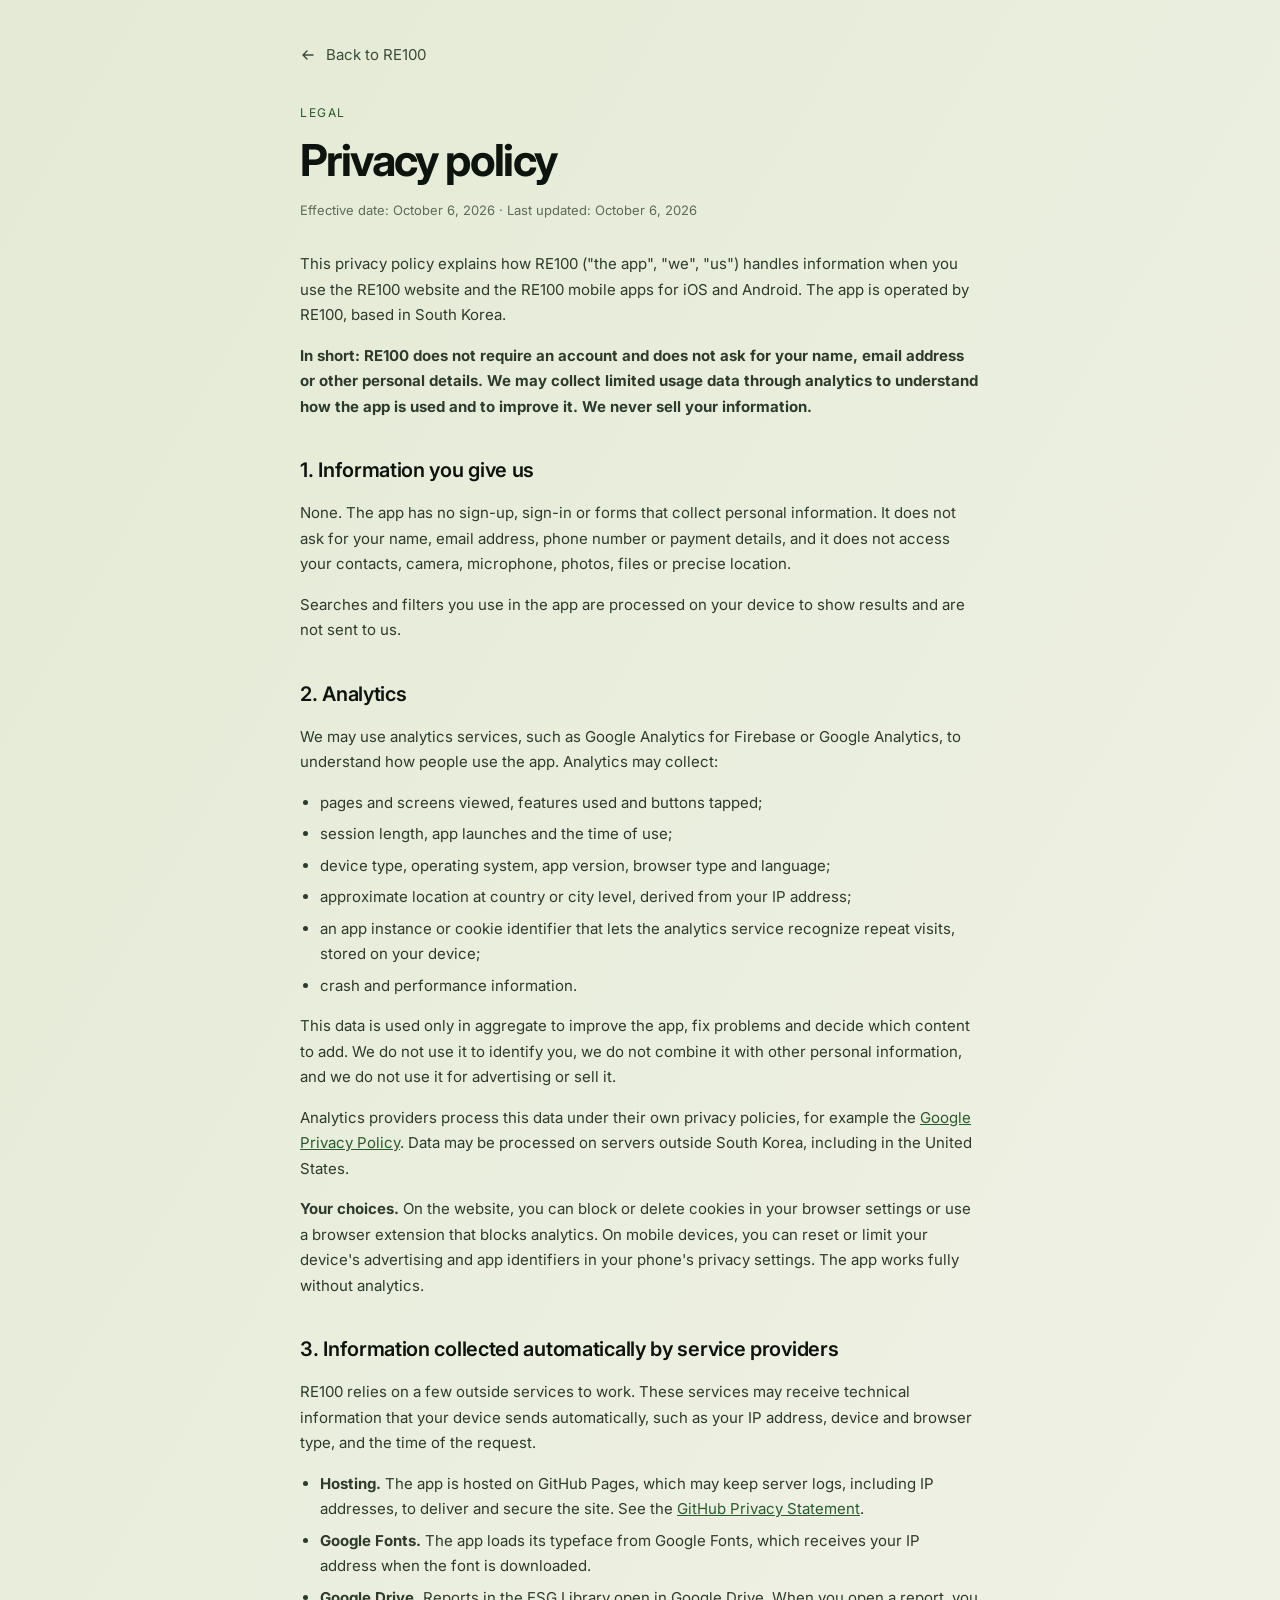
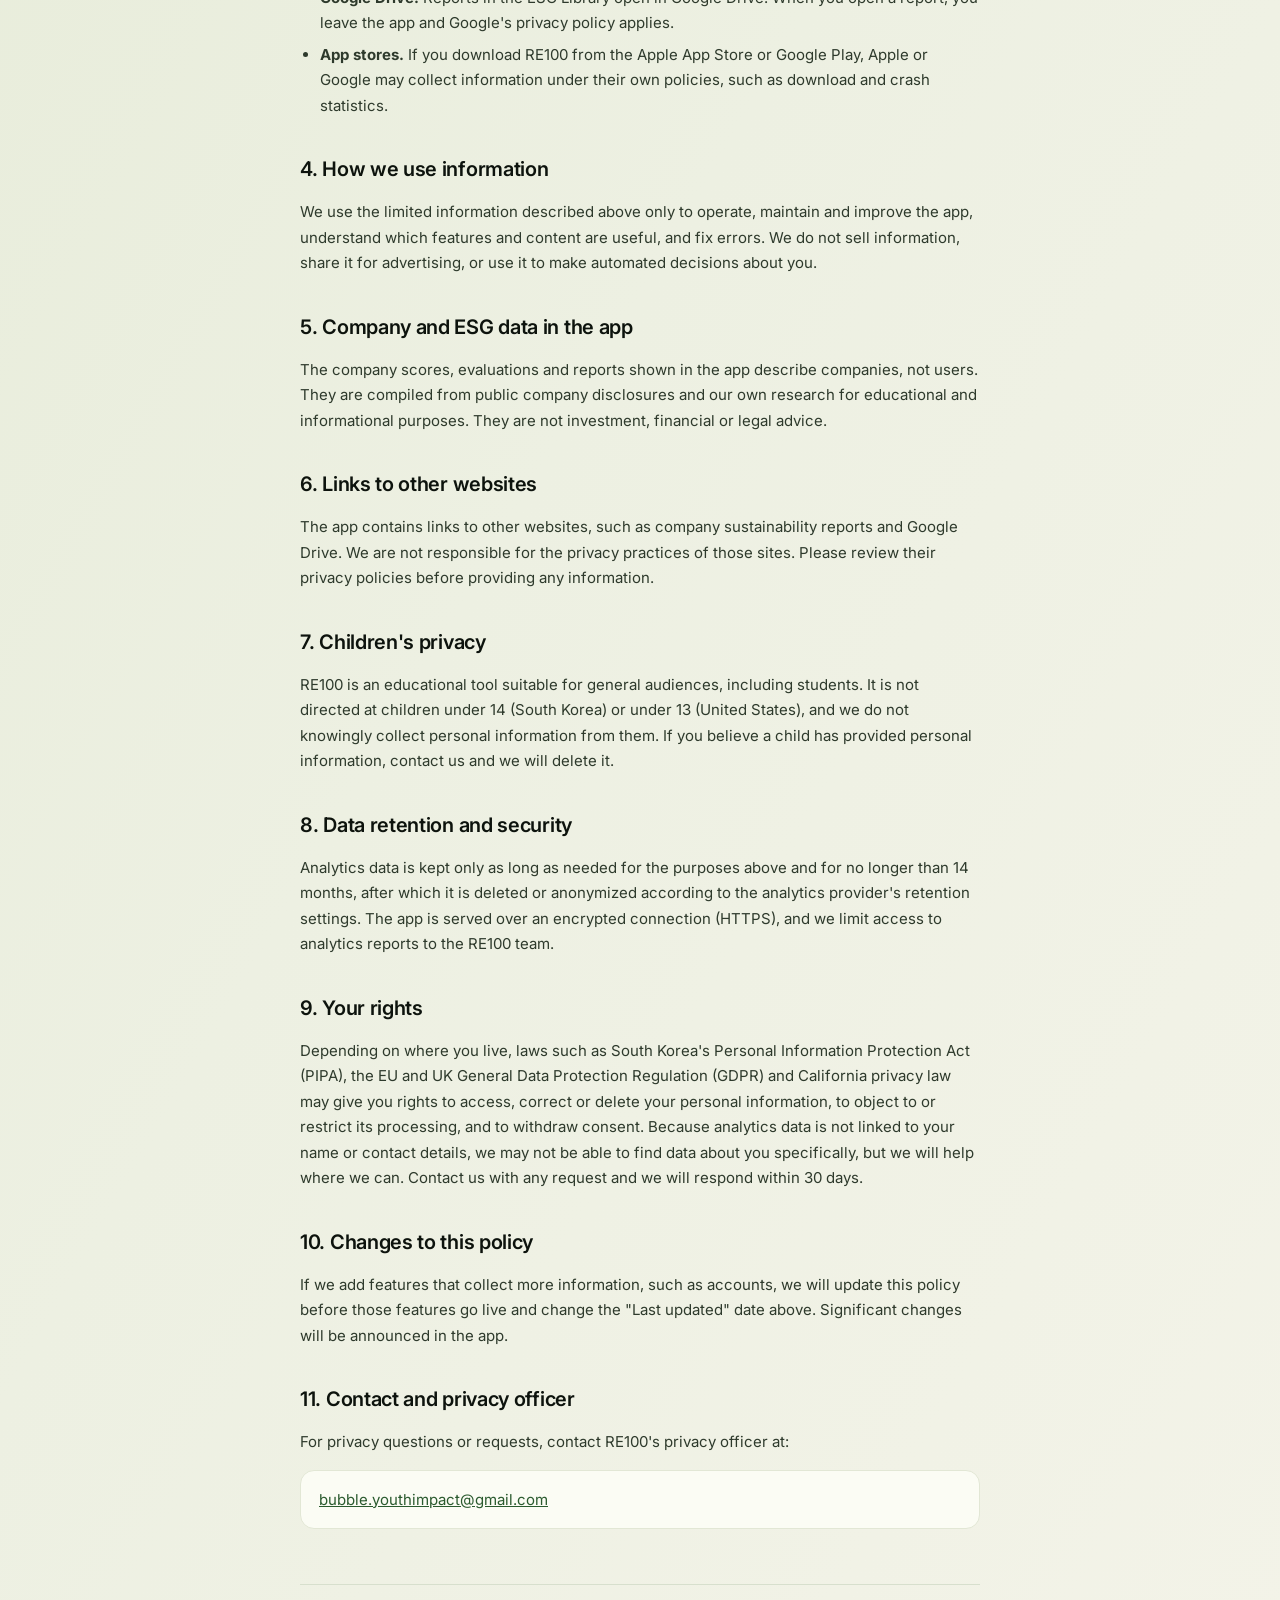
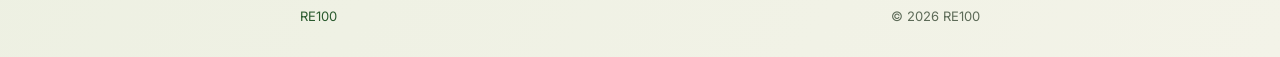
==== privacy/index.html @ b1fbe4a5 "Add files via upload" ====
<!doctype html>
<html lang="en">
<head>
<meta charset="utf-8">
<meta name="viewport" content="width=device-width, initial-scale=1, viewport-fit=cover">
<title>Privacy policy — RE100</title>
<meta name="theme-color" content="#2a5a2e">
<link rel="icon" type="image/png" sizes="32x32" href="../icons/favicon-32.png">
<meta name="description" content="Privacy policy for the RE100 app and website.">
<link rel="preconnect" href="https://fonts.googleapis.com">
<link rel="preconnect" href="https://fonts.gstatic.com" crossorigin>
<link href="https://fonts.googleapis.com/css2?family=Inter:wght@400;500;600;700&display=swap" rel="stylesheet">
<style>

:root{--ink:#0d130d;--muted:#5d6b58;--green:#2a5a2e;--green-2:#3d6b3a;--sage:#9db18a;--sage-soft:#d4dfc6;--track:#ece9df;--surface:#fbfcf4;--line:#e2e7d5;--lead:#2f9e4f;--mod:#e1b520;--trans:#e9781c;--risk:#d8393c;box-sizing:border-box;padding-top:env(safe-area-inset-top,0px);padding-bottom:env(safe-area-inset-bottom,0px)}
*,*::before,*::after{box-sizing:inherit}
html{scroll-padding-top:env(safe-area-inset-top,0px);background:#e7ecda}
body{margin:0;min-height:100vh;background:linear-gradient(120deg,#e4ead5 0%,#edf0e2 55%,#f3f3e8 100%);color:var(--ink);font-family:Inter,-apple-system,BlinkMacSystemFont,"Segoe UI",Arial,sans-serif;font-size:15px;line-height:1.5;-webkit-font-smoothing:antialiased;padding-bottom:96px}
button,input,select{font:inherit;color:inherit}
a{color:inherit}
:focus-visible{outline:3px solid #5b874d;outline-offset:3px}
[hidden]{display:none!important}
.sr-only{position:absolute;width:1px;height:1px;overflow:hidden;clip:rect(0,0,0,0);white-space:nowrap}

.r-page{width:min(680px,calc(100% - 40px));margin:0 auto;padding:44px 0 40px}
.r-eyebrow{display:flex;align-items:center;gap:8px;font-size:12px;letter-spacing:1.6px;text-transform:uppercase;color:var(--green);margin:0 0 14px}
.r-h1{font-size:clamp(32px,6vw,44px);line-height:1.12;letter-spacing:-1.6px;font-weight:700;margin:0}
.r-h1 em{font-style:normal;color:var(--green)}
.r-h2{font-size:clamp(26px,4.6vw,33px);line-height:1.18;letter-spacing:-1px;font-weight:500;margin:0 0 22px}
.r-lede{color:var(--muted);font-size:16px;line-height:1.55;margin:22px 0 0;max-width:640px}
.r-section{margin-top:80px}
.r-card{background:var(--surface);border:1px solid var(--line);border-radius:18px}


body{padding-bottom:0}
.r-back{display:inline-flex;align-items:center;gap:10px;color:#3d4a3a;text-decoration:none;font-size:15px}.r-back svg{width:16px;height:16px}
/* legal + footer */
.r-legal p.r-eyebrow{font-size:12px;line-height:1.5;color:var(--green)}
.r-legal p,.r-legal li{font-size:15px;line-height:1.7;color:#2e3a2c}
.r-legal h2{font-size:20px;font-weight:600;letter-spacing:-.3px;margin:36px 0 10px}
.r-legal ul{padding-left:20px;margin:8px 0 14px}
.r-legal li{margin-bottom:6px}
.r-legal a{color:var(--green)}
.r-legal .r-back{color:#3d4a3a}
.r-legal-date{font-size:13px!important;color:var(--muted)!important;margin:14px 0 30px}
.r-legal mark{background:#f6efd8;color:#806520;padding:0 4px;border-radius:4px}
.r-legal-contact{padding:16px 18px;background:var(--surface);border:1px solid var(--line);border-radius:14px}
.r-foot{width:min(680px,calc(100% - 40px));margin:0 auto;padding:22px 0 30px;border-top:1px solid #d7dfcd;display:flex;justify-content:space-between;font-size:13px;color:var(--muted)}
.r-foot a{color:var(--green);text-decoration:none}.r-foot a:hover{text-decoration:underline}

</style>
</head>
<body>
<main>
 <div class="r-page r-legal">
  <a class="r-back" href="../"><svg viewBox="0 0 16 16" fill="none" stroke="currentColor" stroke-width="1.4" stroke-linecap="round" aria-hidden="true"><path d="M13 8H3M7 4 3 8l4 4"/></svg>Back to RE100</a>
  <p class="r-eyebrow" style="margin-top:34px">Legal</p>
  <h1 class="r-h1">Privacy policy</h1>
  <p class="r-legal-date">Effective date: October 6, 2026 · Last updated: October 6, 2026</p>

  <p>This privacy policy explains how RE100 ("the app", "we", "us") handles information when you use the RE100 website and the RE100 mobile apps for iOS and Android. The app is operated by RE100, based in South Korea.</p>
  <p><strong>In short: RE100 does not require an account and does not ask for your name, email address or other personal details. We may collect limited usage data through analytics to understand how the app is used and to improve it. We never sell your information.</strong></p>

  <h2>1. Information you give us</h2>
  <p>None. The app has no sign-up, sign-in or forms that collect personal information. It does not ask for your name, email address, phone number or payment details, and it does not access your contacts, camera, microphone, photos, files or precise location.</p>
  <p>Searches and filters you use in the app are processed on your device to show results and are not sent to us.</p>

  <h2>2. Analytics</h2>
  <p>We may use analytics services, such as Google Analytics for Firebase or Google Analytics, to understand how people use the app. Analytics may collect:</p>
  <ul>
   <li>pages and screens viewed, features used and buttons tapped;</li>
   <li>session length, app launches and the time of use;</li>
   <li>device type, operating system, app version, browser type and language;</li>
   <li>approximate location at country or city level, derived from your IP address;</li>
   <li>an app instance or cookie identifier that lets the analytics service recognize repeat visits, stored on your device;</li>
   <li>crash and performance information.</li>
  </ul>
  <p>This data is used only in aggregate to improve the app, fix problems and decide which content to add. We do not use it to identify you, we do not combine it with other personal information, and we do not use it for advertising or sell it.</p>
  <p>Analytics providers process this data under their own privacy policies, for example the <a href="https://policies.google.com/privacy" target="_blank" rel="noopener noreferrer">Google Privacy Policy</a>. Data may be processed on servers outside South Korea, including in the United States.</p>
  <p><strong>Your choices.</strong> On the website, you can block or delete cookies in your browser settings or use a browser extension that blocks analytics. On mobile devices, you can reset or limit your device's advertising and app identifiers in your phone's privacy settings. The app works fully without analytics.</p>

  <h2>3. Information collected automatically by service providers</h2>
  <p>RE100 relies on a few outside services to work. These services may receive technical information that your device sends automatically, such as your IP address, device and browser type, and the time of the request.</p>
  <ul>
   <li><strong>Hosting.</strong> The app is hosted on GitHub Pages, which may keep server logs, including IP addresses, to deliver and secure the site. See the <a href="https://docs.github.com/en/site-policy/privacy-policies/github-general-privacy-statement" target="_blank" rel="noopener noreferrer">GitHub Privacy Statement</a>.</li>
   <li><strong>Google Fonts.</strong> The app loads its typeface from Google Fonts, which receives your IP address when the font is downloaded.</li>
   <li><strong>Google Drive.</strong> Reports in the ESG Library open in Google Drive. When you open a report, you leave the app and Google's privacy policy applies.</li>
   <li><strong>App stores.</strong> If you download RE100 from the Apple App Store or Google Play, Apple or Google may collect information under their own policies, such as download and crash statistics.</li>
  </ul>

  <h2>4. How we use information</h2>
  <p>We use the limited information described above only to operate, maintain and improve the app, understand which features and content are useful, and fix errors. We do not sell information, share it for advertising, or use it to make automated decisions about you.</p>

  <h2>5. Company and ESG data in the app</h2>
  <p>The company scores, evaluations and reports shown in the app describe companies, not users. They are compiled from public company disclosures and our own research for educational and informational purposes. They are not investment, financial or legal advice.</p>

  <h2>6. Links to other websites</h2>
  <p>The app contains links to other websites, such as company sustainability reports and Google Drive. We are not responsible for the privacy practices of those sites. Please review their privacy policies before providing any information.</p>

  <h2>7. Children's privacy</h2>
  <p>RE100 is an educational tool suitable for general audiences, including students. It is not directed at children under 14 (South Korea) or under 13 (United States), and we do not knowingly collect personal information from them. If you believe a child has provided personal information, contact us and we will delete it.</p>

  <h2>8. Data retention and security</h2>
  <p>Analytics data is kept only as long as needed for the purposes above and for no longer than 14 months, after which it is deleted or anonymized according to the analytics provider's retention settings. The app is served over an encrypted connection (HTTPS), and we limit access to analytics reports to the RE100 team.</p>

  <h2>9. Your rights</h2>
  <p>Depending on where you live, laws such as South Korea's Personal Information Protection Act (PIPA), the EU and UK General Data Protection Regulation (GDPR) and California privacy law may give you rights to access, correct or delete your personal information, to object to or restrict its processing, and to withdraw consent. Because analytics data is not linked to your name or contact details, we may not be able to find data about you specifically, but we will help where we can. Contact us with any request and we will respond within 30 days.</p>

  <h2>10. Changes to this policy</h2>
  <p>If we add features that collect more information, such as accounts, we will update this policy before those features go live and change the "Last updated" date above. Significant changes will be announced in the app.</p>

  <h2>11. Contact and privacy officer</h2>
  <p>For privacy questions or requests, contact RE100's privacy officer at:</p>
  <p class="r-legal-contact"><a href="mailto:bubble.youthimpact@gmail.com">bubble.youthimpact@gmail.com</a></p>
 </div>
</main>
<footer class="r-foot"><a href="../">RE100</a><span>© 2026 RE100</span></footer>
</body>
</html>
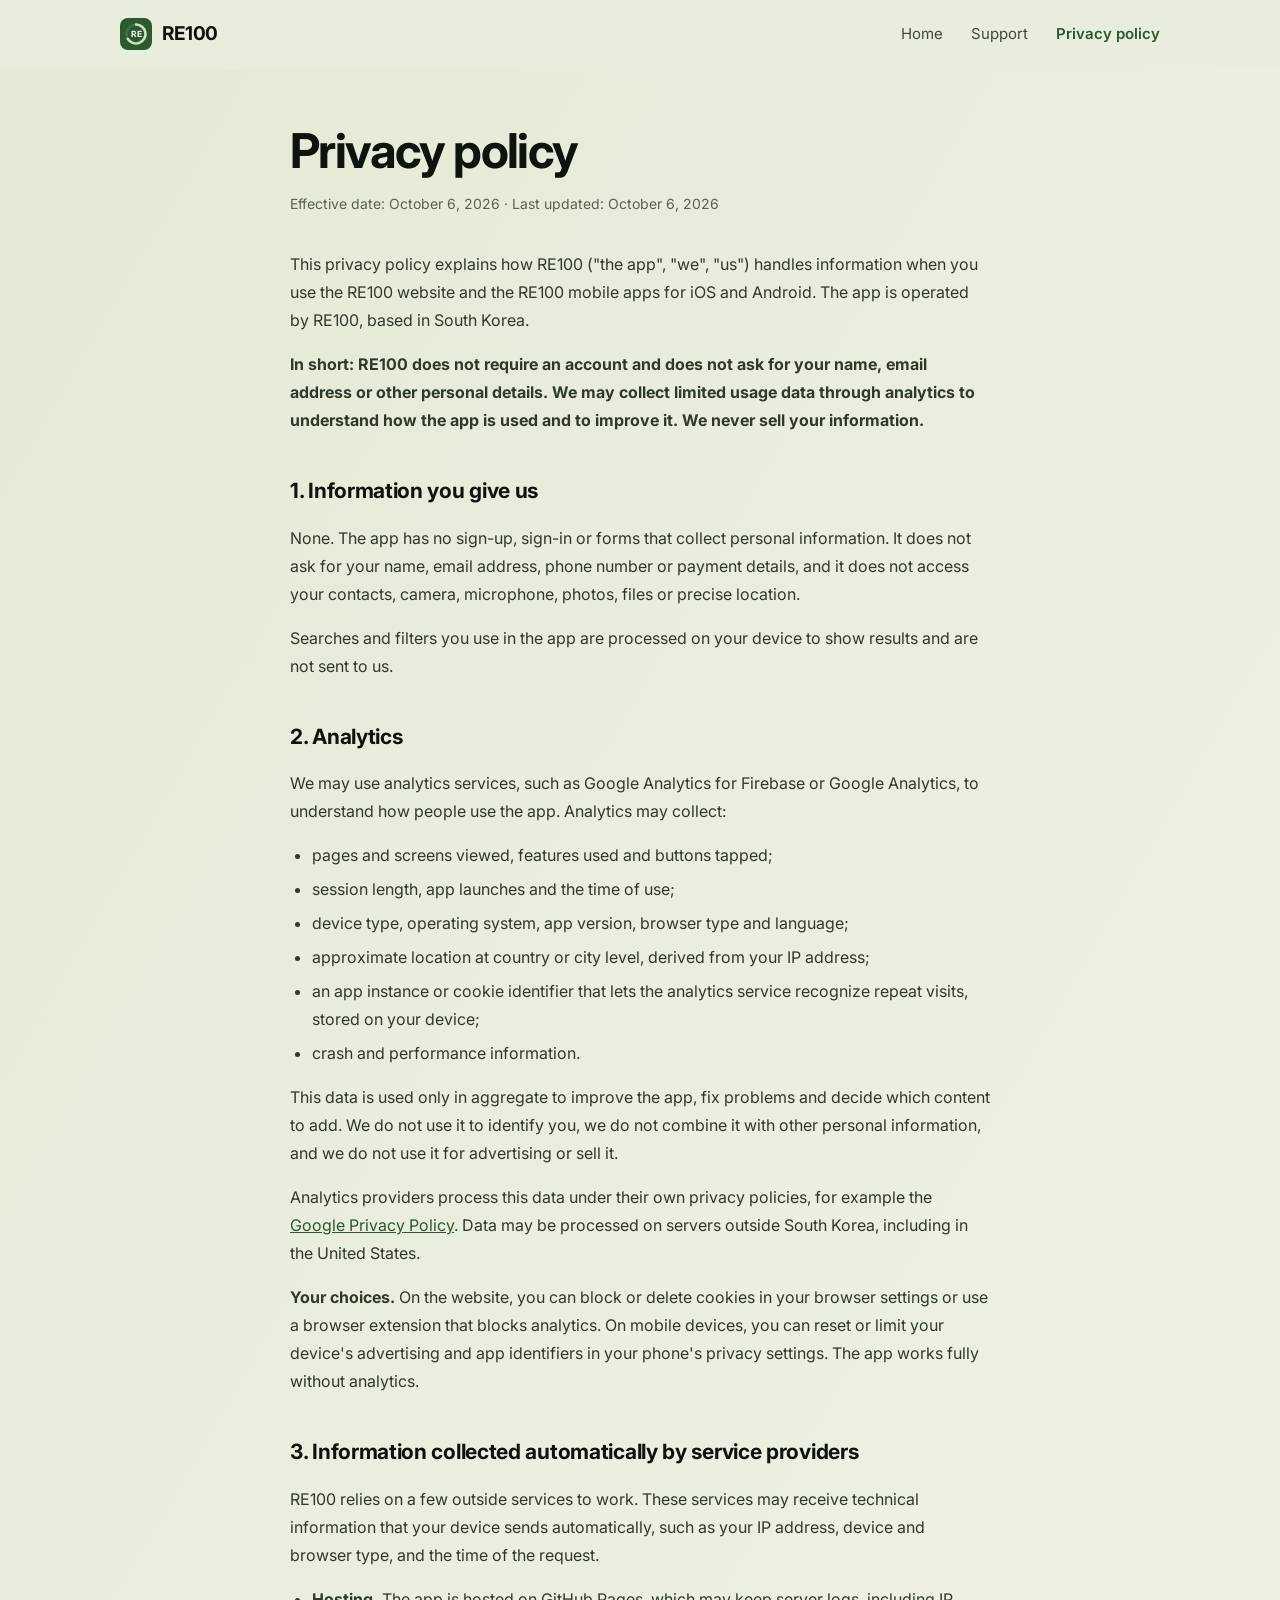
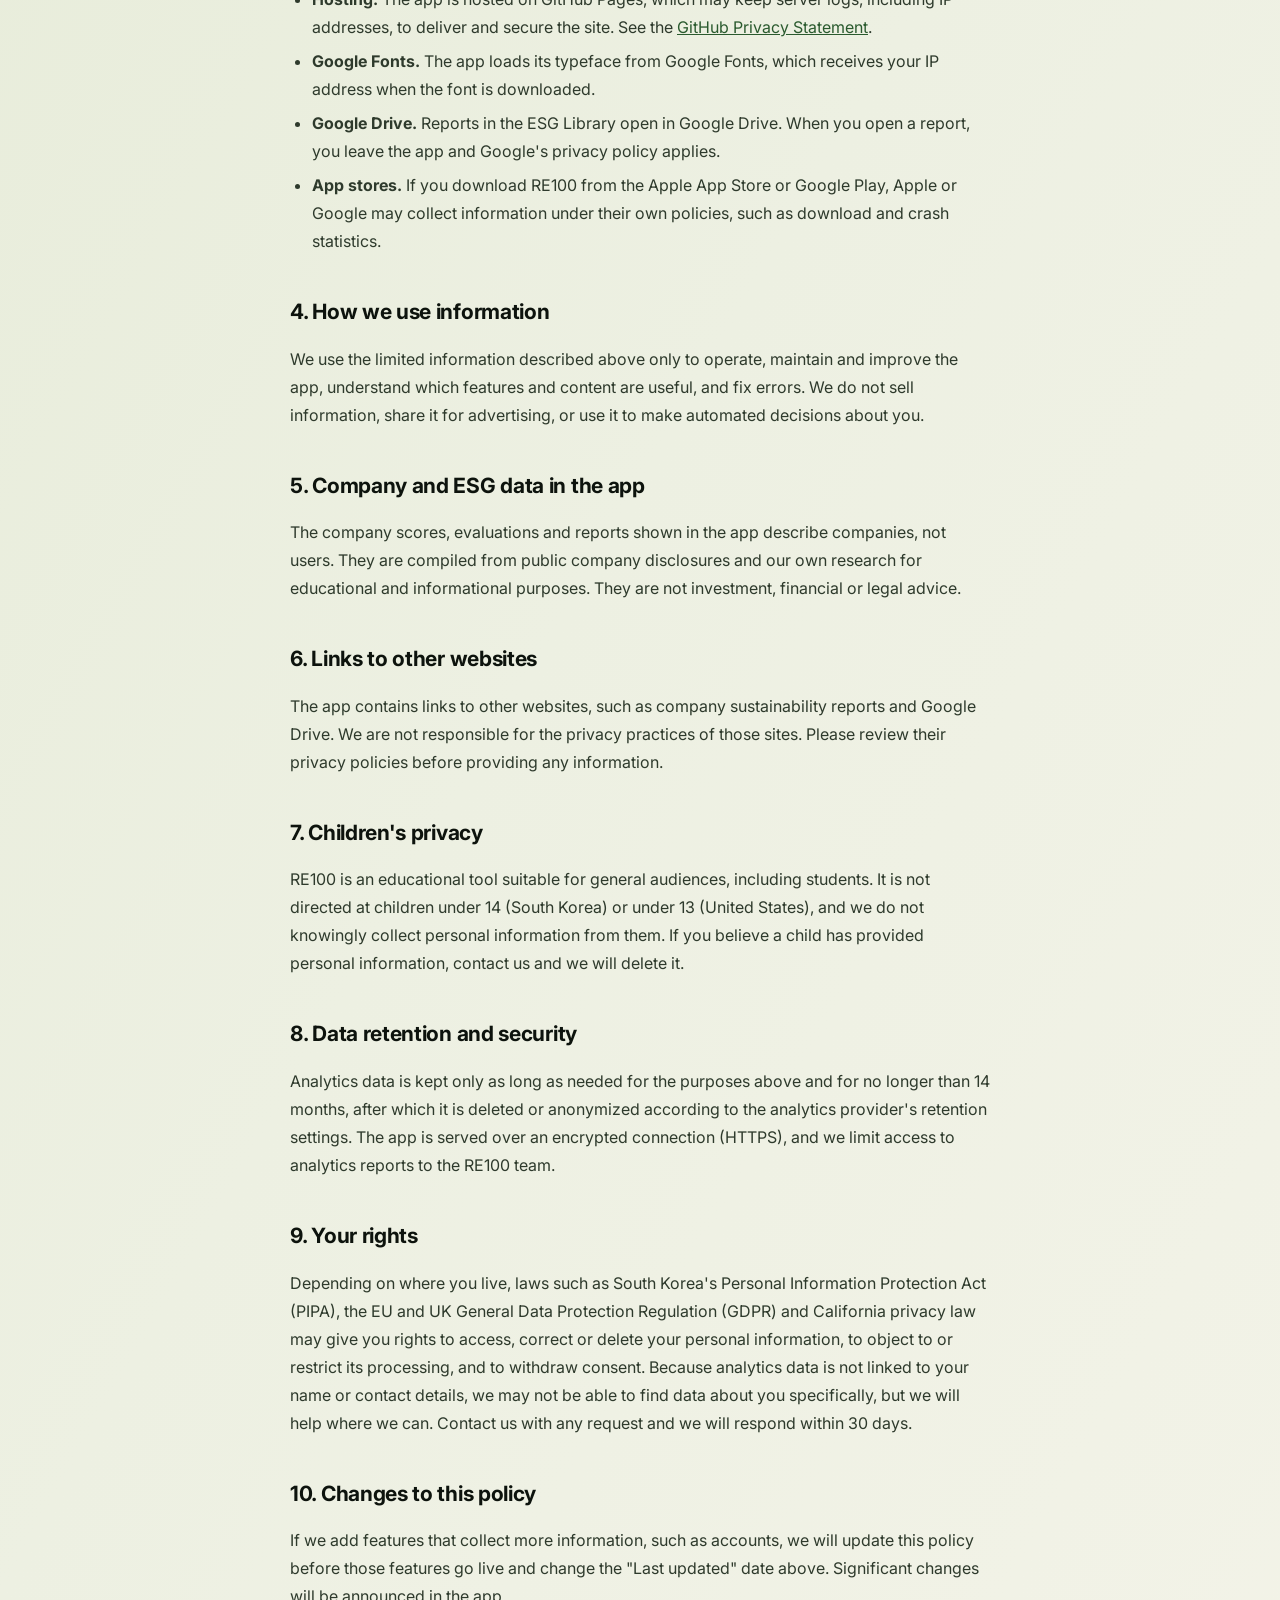
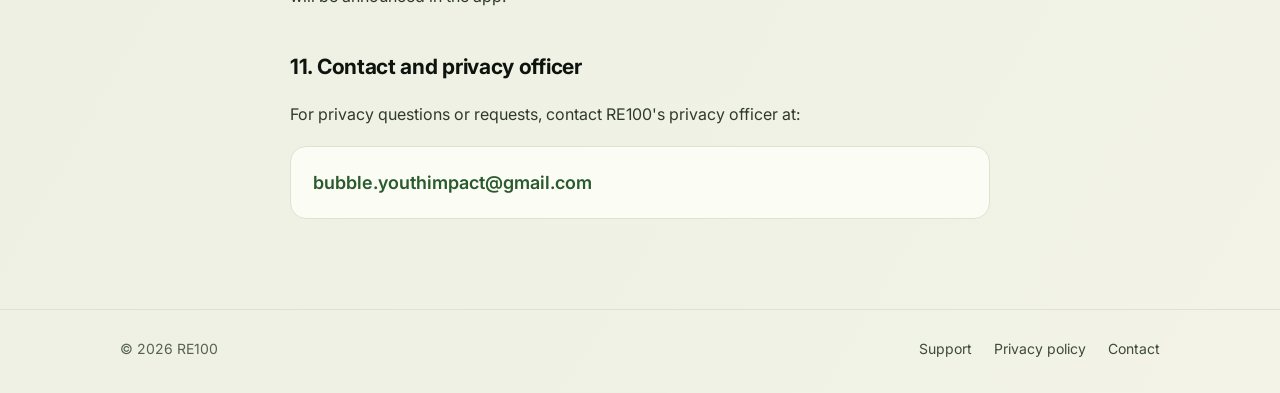
==== commit 7d689129: "Add files via upload" ====
--- a/privacy/index.html
+++ b/privacy/index.html
@@ -4,59 +4,35 @@
 <meta charset="utf-8">
 <meta name="viewport" content="width=device-width, initial-scale=1, viewport-fit=cover">
 <title>Privacy policy — RE100</title>
-<meta name="theme-color" content="#2a5a2e">
-<link rel="icon" type="image/png" sizes="32x32" href="../icons/favicon-32.png">
 <meta name="description" content="Privacy policy for the RE100 app and website.">
+<meta name="theme-color" content="#e9eddd">
+<link rel="icon" type="image/png" sizes="32x32" href="/icons/favicon-32.png">
+<link rel="apple-touch-icon" href="/icons/apple-touch-icon.png">
 <link rel="preconnect" href="https://fonts.googleapis.com">
 <link rel="preconnect" href="https://fonts.gstatic.com" crossorigin>
 <link href="https://fonts.googleapis.com/css2?family=Inter:wght@400;500;600;700&display=swap" rel="stylesheet">
-<style>
-
-:root{--ink:#0d130d;--muted:#5d6b58;--green:#2a5a2e;--green-2:#3d6b3a;--sage:#9db18a;--sage-soft:#d4dfc6;--track:#ece9df;--surface:#fbfcf4;--line:#e2e7d5;--lead:#2f9e4f;--mod:#e1b520;--trans:#e9781c;--risk:#d8393c;box-sizing:border-box;padding-top:env(safe-area-inset-top,0px);padding-bottom:env(safe-area-inset-bottom,0px)}
-*,*::before,*::after{box-sizing:inherit}
-html{scroll-padding-top:env(safe-area-inset-top,0px);background:#e7ecda}
-body{margin:0;min-height:100vh;background:linear-gradient(120deg,#e4ead5 0%,#edf0e2 55%,#f3f3e8 100%);color:var(--ink);font-family:Inter,-apple-system,BlinkMacSystemFont,"Segoe UI",Arial,sans-serif;font-size:15px;line-height:1.5;-webkit-font-smoothing:antialiased;padding-bottom:96px}
-button,input,select{font:inherit;color:inherit}
-a{color:inherit}
-:focus-visible{outline:3px solid #5b874d;outline-offset:3px}
-[hidden]{display:none!important}
-.sr-only{position:absolute;width:1px;height:1px;overflow:hidden;clip:rect(0,0,0,0);white-space:nowrap}
-
-.r-page{width:min(680px,calc(100% - 40px));margin:0 auto;padding:44px 0 40px}
-.r-eyebrow{display:flex;align-items:center;gap:8px;font-size:12px;letter-spacing:1.6px;text-transform:uppercase;color:var(--green);margin:0 0 14px}
-.r-h1{font-size:clamp(32px,6vw,44px);line-height:1.12;letter-spacing:-1.6px;font-weight:700;margin:0}
-.r-h1 em{font-style:normal;color:var(--green)}
-.r-h2{font-size:clamp(26px,4.6vw,33px);line-height:1.18;letter-spacing:-1px;font-weight:500;margin:0 0 22px}
-.r-lede{color:var(--muted);font-size:16px;line-height:1.55;margin:22px 0 0;max-width:640px}
-.r-section{margin-top:80px}
-.r-card{background:var(--surface);border:1px solid var(--line);border-radius:18px}
-
-
-body{padding-bottom:0}
-.r-back{display:inline-flex;align-items:center;gap:10px;color:#3d4a3a;text-decoration:none;font-size:15px}.r-back svg{width:16px;height:16px}
-/* legal + footer */
-.r-legal p.r-eyebrow{font-size:12px;line-height:1.5;color:var(--green)}
-.r-legal p,.r-legal li{font-size:15px;line-height:1.7;color:#2e3a2c}
-.r-legal h2{font-size:20px;font-weight:600;letter-spacing:-.3px;margin:36px 0 10px}
-.r-legal ul{padding-left:20px;margin:8px 0 14px}
-.r-legal li{margin-bottom:6px}
-.r-legal a{color:var(--green)}
-.r-legal .r-back{color:#3d4a3a}
-.r-legal-date{font-size:13px!important;color:var(--muted)!important;margin:14px 0 30px}
-.r-legal mark{background:#f6efd8;color:#806520;padding:0 4px;border-radius:4px}
-.r-legal-contact{padding:16px 18px;background:var(--surface);border:1px solid var(--line);border-radius:14px}
-.r-foot{width:min(680px,calc(100% - 40px));margin:0 auto;padding:22px 0 30px;border-top:1px solid #d7dfcd;display:flex;justify-content:space-between;font-size:13px;color:var(--muted)}
-.r-foot a{color:var(--green);text-decoration:none}.r-foot a:hover{text-decoration:underline}
-
-</style>
+<link rel="stylesheet" href="/assets/site.css">
 </head>
 <body>
+<header class="site-header">
+  <div class="wrap bar">
+    <a class="logo" href="/" aria-label="RE100 home"><svg viewBox="0 0 64 64" aria-hidden="true"><rect width="64" height="64" rx="16" fill="#2a5a2e"/><circle cx="32" cy="32" r="19" fill="none" stroke="#407042" stroke-width="5"/><path d="M32 13a19 19 0 1 1-16.45 28.5" fill="none" stroke="#d4dfc6" stroke-width="5" stroke-linecap="round"/><text x="32" y="38.5" text-anchor="middle" font-family="Inter,Arial,sans-serif" font-weight="700" font-size="17" fill="#fbfcf4">RE</text></svg>RE100</a>
+    <nav class="nav" aria-label="Main"><a href="/">Home</a><a href="/support/">Support</a><a href="/privacy/" aria-current="page">Privacy policy</a></nav>
+    <button type="button" class="menu-btn" id="menu-open" aria-label="Open menu" aria-controls="mobile-menu" aria-expanded="false"><svg viewBox="0 0 20 20" fill="none" stroke="currentColor" stroke-width="1.8" stroke-linecap="round" aria-hidden="true"><path d="M3 6h14M3 10h14M3 14h14"/></svg></button>
+  </div>
+</header>
+<div class="mobile-menu" id="mobile-menu" role="dialog" aria-modal="true" aria-label="Menu" hidden>
+  <div class="bar">
+    <a class="logo" href="/" aria-label="RE100 home"><svg viewBox="0 0 64 64" aria-hidden="true"><rect width="64" height="64" rx="16" fill="#2a5a2e"/><circle cx="32" cy="32" r="19" fill="none" stroke="#407042" stroke-width="5"/><path d="M32 13a19 19 0 1 1-16.45 28.5" fill="none" stroke="#d4dfc6" stroke-width="5" stroke-linecap="round"/><text x="32" y="38.5" text-anchor="middle" font-family="Inter,Arial,sans-serif" font-weight="700" font-size="17" fill="#fbfcf4">RE</text></svg>RE100</a>
+    <button type="button" class="close-btn" id="menu-close" aria-label="Close menu"><svg viewBox="0 0 20 20" fill="none" stroke="currentColor" stroke-width="1.8" stroke-linecap="round" aria-hidden="true"><path d="M5 5l10 10M15 5L5 15"/></svg></button>
+  </div>
+  <ul class="mobile-links"><li><a href="/">Home<svg viewBox="0 0 20 20" fill="none" stroke="currentColor" stroke-width="1.8" stroke-linecap="round" stroke-linejoin="round" aria-hidden="true"><path d="M4 10h12M11 5l5 5-5 5"/></svg></a></li><li><a href="/support/">Support<svg viewBox="0 0 20 20" fill="none" stroke="currentColor" stroke-width="1.8" stroke-linecap="round" stroke-linejoin="round" aria-hidden="true"><path d="M4 10h12M11 5l5 5-5 5"/></svg></a></li><li><a href="/privacy/" aria-current="page">Privacy policy<svg viewBox="0 0 20 20" fill="none" stroke="currentColor" stroke-width="1.8" stroke-linecap="round" stroke-linejoin="round" aria-hidden="true"><path d="M4 10h12M11 5l5 5-5 5"/></svg></a></li></ul>
+</div>
 <main>
- <div class="r-page r-legal">
-  <a class="r-back" href="../"><svg viewBox="0 0 16 16" fill="none" stroke="currentColor" stroke-width="1.4" stroke-linecap="round" aria-hidden="true"><path d="M13 8H3M7 4 3 8l4 4"/></svg>Back to RE100</a>
-  <p class="r-eyebrow" style="margin-top:34px">Legal</p>
-  <h1 class="r-h1">Privacy policy</h1>
-  <p class="r-legal-date">Effective date: October 6, 2026 · Last updated: October 6, 2026</p>
+
+ <section class="narrow page">
+  <h1>Privacy policy</h1>
+  <p class="date">Effective date: October 6, 2026 · Last updated: October 6, 2026</p>
 
   <p>This privacy policy explains how RE100 ("the app", "we", "us") handles information when you use the RE100 website and the RE100 mobile apps for iOS and Android. The app is operated by RE100, based in South Korea.</p>
   <p><strong>In short: RE100 does not require an account and does not ask for your name, email address or other personal details. We may collect limited usage data through analytics to understand how the app is used and to improve it. We never sell your information.</strong></p>
@@ -111,9 +87,15 @@
 
   <h2>11. Contact and privacy officer</h2>
   <p>For privacy questions or requests, contact RE100's privacy officer at:</p>
-  <p class="r-legal-contact"><a href="mailto:bubble.youthimpact@gmail.com">bubble.youthimpact@gmail.com</a></p>
- </div>
+  <p class="contact-card"><a href="mailto:bubble.youthimpact@gmail.com">bubble.youthimpact@gmail.com</a></p>
+ </section>
 </main>
-<footer class="r-foot"><a href="../">RE100</a><span>© 2026 RE100</span></footer>
+<footer class="site-footer">
+  <div class="wrap">
+    <span>© 2026 RE100</span>
+    <nav aria-label="Footer"><a href="/support/">Support</a><a href="/privacy/">Privacy policy</a><a href="mailto:bubble.youthimpact@gmail.com">Contact</a></nav>
+  </div>
+</footer>
+<script src="/assets/site.js"></script>
 </body>
 </html>
--- a/assets/site.css
+++ b/assets/site.css
@@ -0,0 +1,123 @@
+:root{
+  --ink:#0d130d;--muted:#56634f;--green:#2a5a2e;--green-dark:#1f4523;--sage:#9db18a;--sage-soft:#d4dfc6;
+  --bg:#e9eddd;--surface:#fbfcf4;--line:#dde3cf;--radius:20px;
+}
+*,*::before,*::after{box-sizing:border-box}
+html{background:var(--bg);-webkit-text-size-adjust:100%}
+body{margin:0;background:linear-gradient(120deg,#e4ead5 0%,#edf0e2 55%,#f3f3e8 100%);color:var(--ink);
+  font-family:Inter,-apple-system,BlinkMacSystemFont,"Segoe UI",Arial,sans-serif;font-size:16px;line-height:1.6;-webkit-font-smoothing:antialiased;min-height:100vh;display:flex;flex-direction:column}
+main{flex:1}
+a{color:var(--green)}
+img{max-width:100%;display:block}
+:focus-visible{outline:3px solid #5b874d;outline-offset:3px;border-radius:6px}
+.sr-only{position:absolute;width:1px;height:1px;overflow:hidden;clip:rect(0,0,0,0);white-space:nowrap}
+.wrap{width:min(1040px,calc(100% - 40px));margin:0 auto}
+.narrow{width:min(700px,calc(100% - 40px));margin:0 auto}
+
+/* header */
+.site-header{position:sticky;top:0;z-index:40;background:rgba(233,237,221,.88);backdrop-filter:saturate(1.2) blur(10px);-webkit-backdrop-filter:saturate(1.2) blur(10px);border-bottom:1px solid transparent;padding-top:env(safe-area-inset-top,0px)}
+.site-header.scrolled{border-bottom-color:var(--line)}
+.bar{height:68px;display:flex;align-items:center;justify-content:space-between;gap:20px}
+.logo{display:inline-flex;align-items:center;gap:10px;text-decoration:none;color:var(--ink);font-weight:700;font-size:19px;letter-spacing:-.5px}
+.logo svg{width:32px;height:32px;flex-shrink:0}
+.nav{display:flex;align-items:center;gap:28px}
+.nav a{color:#3d4a3a;text-decoration:none;font-size:15px}
+.nav a:hover{color:var(--green)}
+.nav a[aria-current="page"]{color:var(--green);font-weight:600}
+.menu-btn{display:none;width:42px;height:42px;border-radius:50%;border:1px solid var(--line);background:var(--surface);align-items:center;justify-content:center;cursor:pointer;color:var(--ink)}
+.menu-btn svg{width:20px;height:20px}
+
+/* full-screen mobile menu */
+.mobile-menu{position:fixed;inset:0;z-index:60;background:var(--surface);display:flex;flex-direction:column;padding-top:env(safe-area-inset-top,0px);padding-bottom:env(safe-area-inset-bottom,0px)}
+.mobile-menu[hidden]{display:none}
+.mobile-menu .bar{width:calc(100% - 40px);margin:0 auto}
+.close-btn{width:42px;height:42px;border-radius:50%;border:1px solid var(--line);background:#eef2e6;display:flex;align-items:center;justify-content:center;cursor:pointer;color:var(--ink)}
+.close-btn svg{width:18px;height:18px}
+.mobile-links{list-style:none;margin:12px auto 0;padding:0;width:calc(100% - 40px)}
+.mobile-links a{display:flex;align-items:center;justify-content:space-between;padding:20px 2px;font-size:22px;font-weight:600;letter-spacing:-.4px;color:var(--ink);text-decoration:none;border-bottom:1px solid var(--line)}
+.mobile-links a svg{width:20px;height:20px;color:var(--green)}
+.mobile-links a[aria-current="page"]{color:var(--green)}
+body.menu-open{overflow:hidden}
+
+/* home */
+.hero{display:grid;grid-template-columns:1.1fr .9fr;gap:48px;align-items:center;padding:64px 0 40px}
+.eyebrow{font-size:13px;letter-spacing:1.4px;text-transform:uppercase;color:var(--green);margin:0 0 16px;font-weight:600}
+.hero h1{font-size:clamp(38px,6vw,60px);line-height:1.05;letter-spacing:-2.2px;margin:0;font-weight:700}
+.hero h1 span{color:var(--green)}
+.lede{font-size:18px;color:var(--muted);margin:22px 0 30px;max-width:520px}
+.status{display:inline-flex;align-items:center;gap:10px;background:var(--surface);border:1px solid var(--line);border-radius:30px;padding:10px 18px 10px 14px;font-size:15px;color:#3d4a3a}
+.status i{width:9px;height:9px;border-radius:50%;background:#e1b520;display:block}
+.hero-actions{display:flex;flex-wrap:wrap;align-items:center;gap:14px}
+.btn{display:inline-flex;align-items:center;gap:8px;background:var(--green);color:#fff;text-decoration:none;border-radius:30px;padding:12px 22px;font-size:15px;font-weight:600}
+.btn:hover{background:var(--green-dark)}
+.phones{position:relative;height:540px}
+.phone{position:absolute;width:250px;border-radius:34px;overflow:hidden;border:7px solid #10170f;background:#10170f;box-shadow:0 30px 60px -20px rgba(28,48,24,.35)}
+.phone img{width:100%;height:auto}
+.phone.front{right:40px;top:0;z-index:2}
+.phone.back{left:10px;top:70px;transform:rotate(-6deg);opacity:.96}
+
+.section{padding:72px 0}
+.section h2{font-size:clamp(28px,4.4vw,38px);letter-spacing:-1.2px;line-height:1.15;margin:0 0 14px;font-weight:700}
+.section .intro{color:var(--muted);font-size:17px;max-width:600px;margin:0 0 36px}
+.features{display:grid;grid-template-columns:repeat(2,1fr);gap:16px}
+.feature{background:var(--surface);border:1px solid var(--line);border-radius:var(--radius);padding:26px 26px 24px}
+.feature .ico{width:40px;height:40px;border-radius:50%;background:var(--sage-soft);color:var(--green);display:flex;align-items:center;justify-content:center;margin-bottom:18px}
+.feature .ico svg{width:20px;height:20px}
+.feature h3{margin:0 0 8px;font-size:19px;letter-spacing:-.3px}
+.feature p{margin:0;color:var(--muted);font-size:15px}
+
+.split{display:grid;grid-template-columns:.8fr 1.2fr;gap:56px;align-items:center}
+.split .phone{position:relative;width:260px;margin:0 auto}
+.audience{list-style:none;margin:0;padding:0;display:grid;gap:14px}
+.audience li{display:grid;grid-template-columns:28px 1fr;gap:12px;align-items:start;font-size:16px}
+.audience li svg{width:22px;height:22px;color:var(--green);margin-top:2px}
+.audience b{display:block}
+.audience span{color:var(--muted);font-size:15px}
+
+.note{background:var(--surface);border:1px solid var(--line);border-radius:var(--radius);padding:24px 26px;font-size:14px;color:var(--muted)}
+.note strong{color:var(--ink)}
+
+/* text pages */
+.page{padding:56px 0 72px}
+.page h1{font-size:clamp(34px,6vw,48px);letter-spacing:-1.6px;line-height:1.1;margin:0}
+.page .date{font-size:14px;color:var(--muted);margin:14px 0 34px}
+.page h2{font-size:21px;letter-spacing:-.3px;margin:40px 0 10px}
+.page p,.page li{font-size:16px;line-height:1.75;color:#2e3a2c}
+.page ul{padding-left:22px}
+.page li{margin-bottom:6px}
+.contact-card{background:var(--surface);border:1px solid var(--line);border-radius:16px;padding:20px 22px;margin:18px 0}
+.contact-card a{font-size:18px;font-weight:600;text-decoration:none}
+.faq details{background:var(--surface);border:1px solid var(--line);border-radius:16px;margin-bottom:10px}
+.faq summary{list-style:none;cursor:pointer;padding:18px 22px;font-weight:600;display:flex;justify-content:space-between;gap:16px;align-items:center}
+.faq summary::-webkit-details-marker{display:none}
+.faq summary::after{content:"+";font-size:22px;font-weight:400;color:var(--green);line-height:1}
+.faq details[open] summary::after{content:"−"}
+.faq details p{margin:0;padding:0 22px 20px;color:var(--muted)}
+
+/* 404 */
+.notfound{text-align:center;padding:110px 0 120px}
+.notfound .code{font-size:clamp(80px,18vw,140px);font-weight:700;letter-spacing:-6px;color:var(--sage-soft);line-height:1;margin:0}
+.notfound h1{font-size:clamp(26px,5vw,34px);letter-spacing:-1px;margin:10px 0 12px}
+.notfound p{color:var(--muted);margin:0 auto 28px;max-width:420px}
+
+/* footer */
+.site-footer{border-top:1px solid var(--line);padding:28px 0 calc(32px + env(safe-area-inset-bottom,0px))}
+.site-footer .wrap{display:flex;justify-content:space-between;align-items:center;gap:20px;flex-wrap:wrap;font-size:14px;color:var(--muted)}
+.site-footer nav{display:flex;gap:22px;flex-wrap:wrap}
+.site-footer a{color:#3d4a3a;text-decoration:none}
+.site-footer a:hover{color:var(--green)}
+
+@media (max-width:820px){
+  .nav{display:none}
+  .menu-btn{display:inline-flex}
+  .hero{grid-template-columns:1fr;gap:28px;padding:40px 0 24px}
+  .phones{height:470px;max-width:360px;margin:0 auto;width:100%}
+  .phone{width:210px;border-radius:30px}
+  .phone.front{right:0}
+  .phone.back{left:0;top:60px}
+  .features{grid-template-columns:1fr}
+  .split{grid-template-columns:1fr;gap:36px}
+  .split .phone{width:220px}
+  .section{padding:52px 0}
+}
+@media (prefers-reduced-motion:reduce){*{scroll-behavior:auto!important;transition:none!important}}
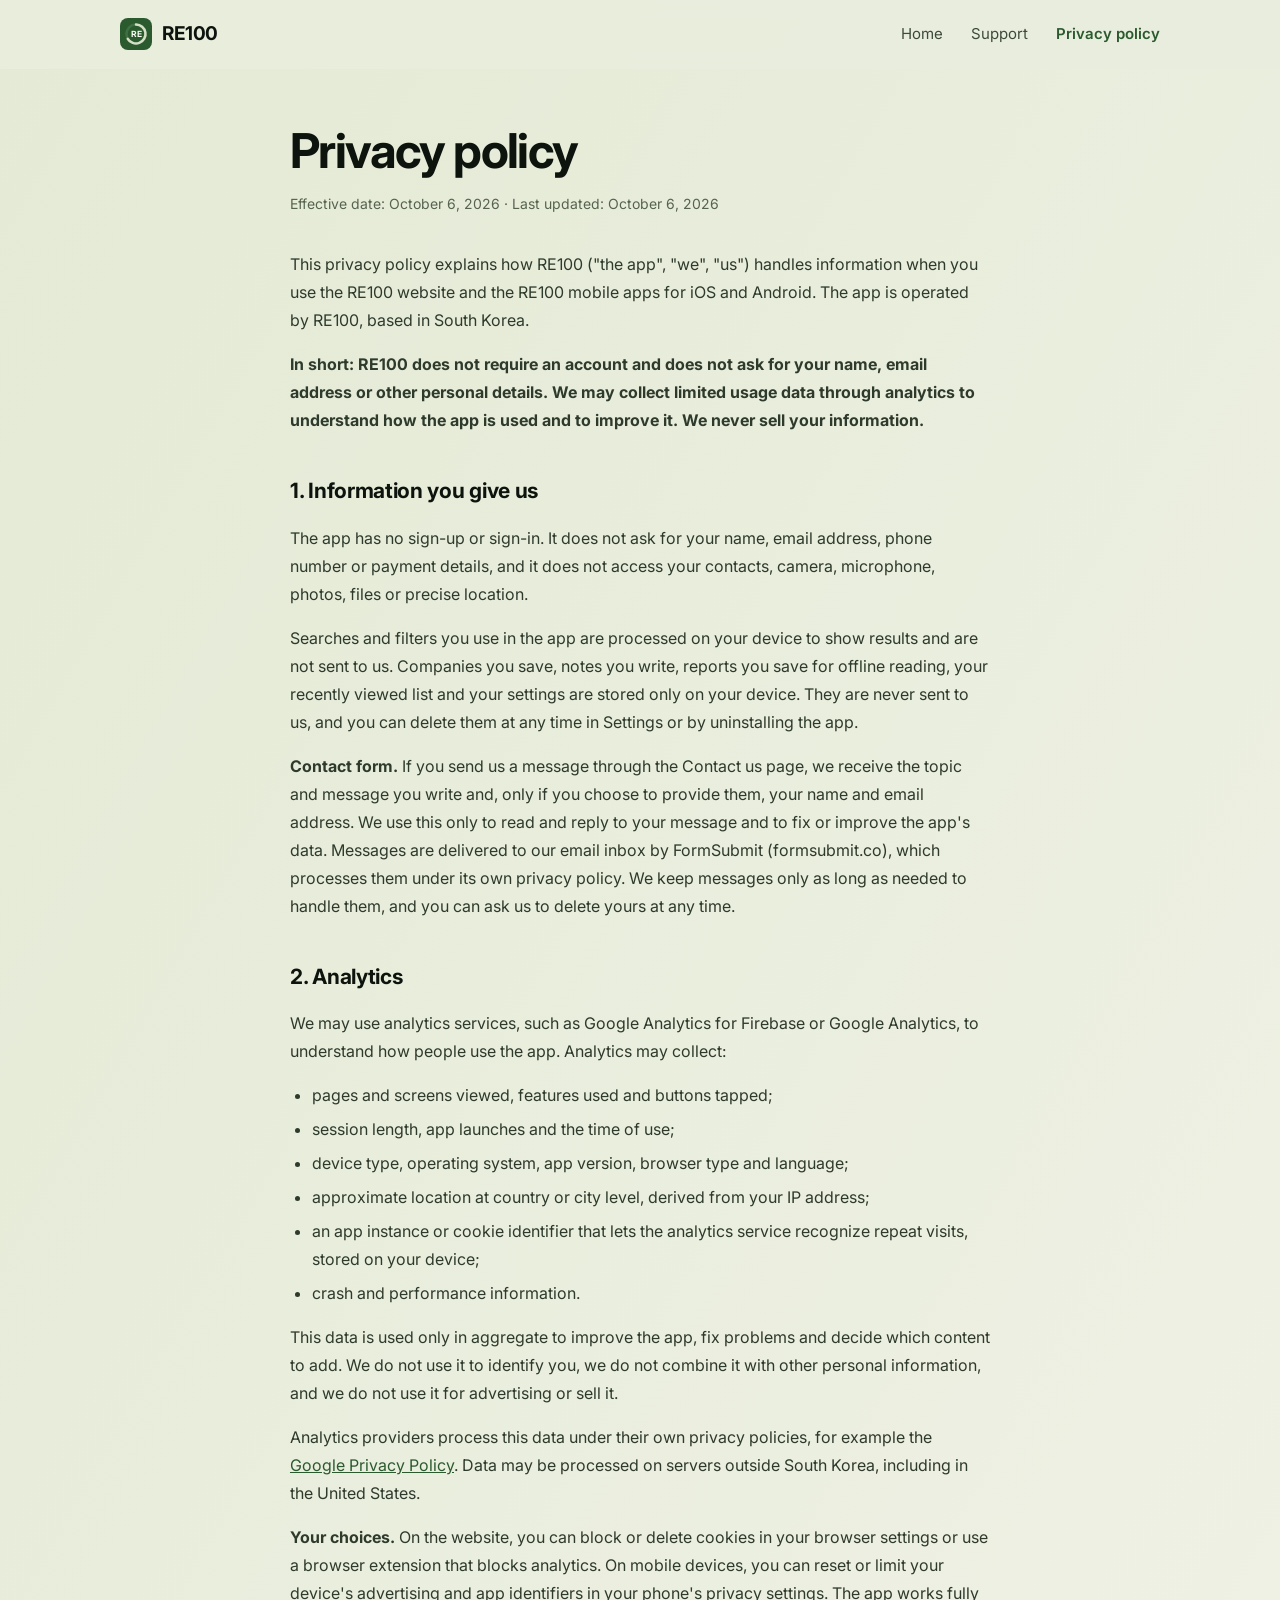
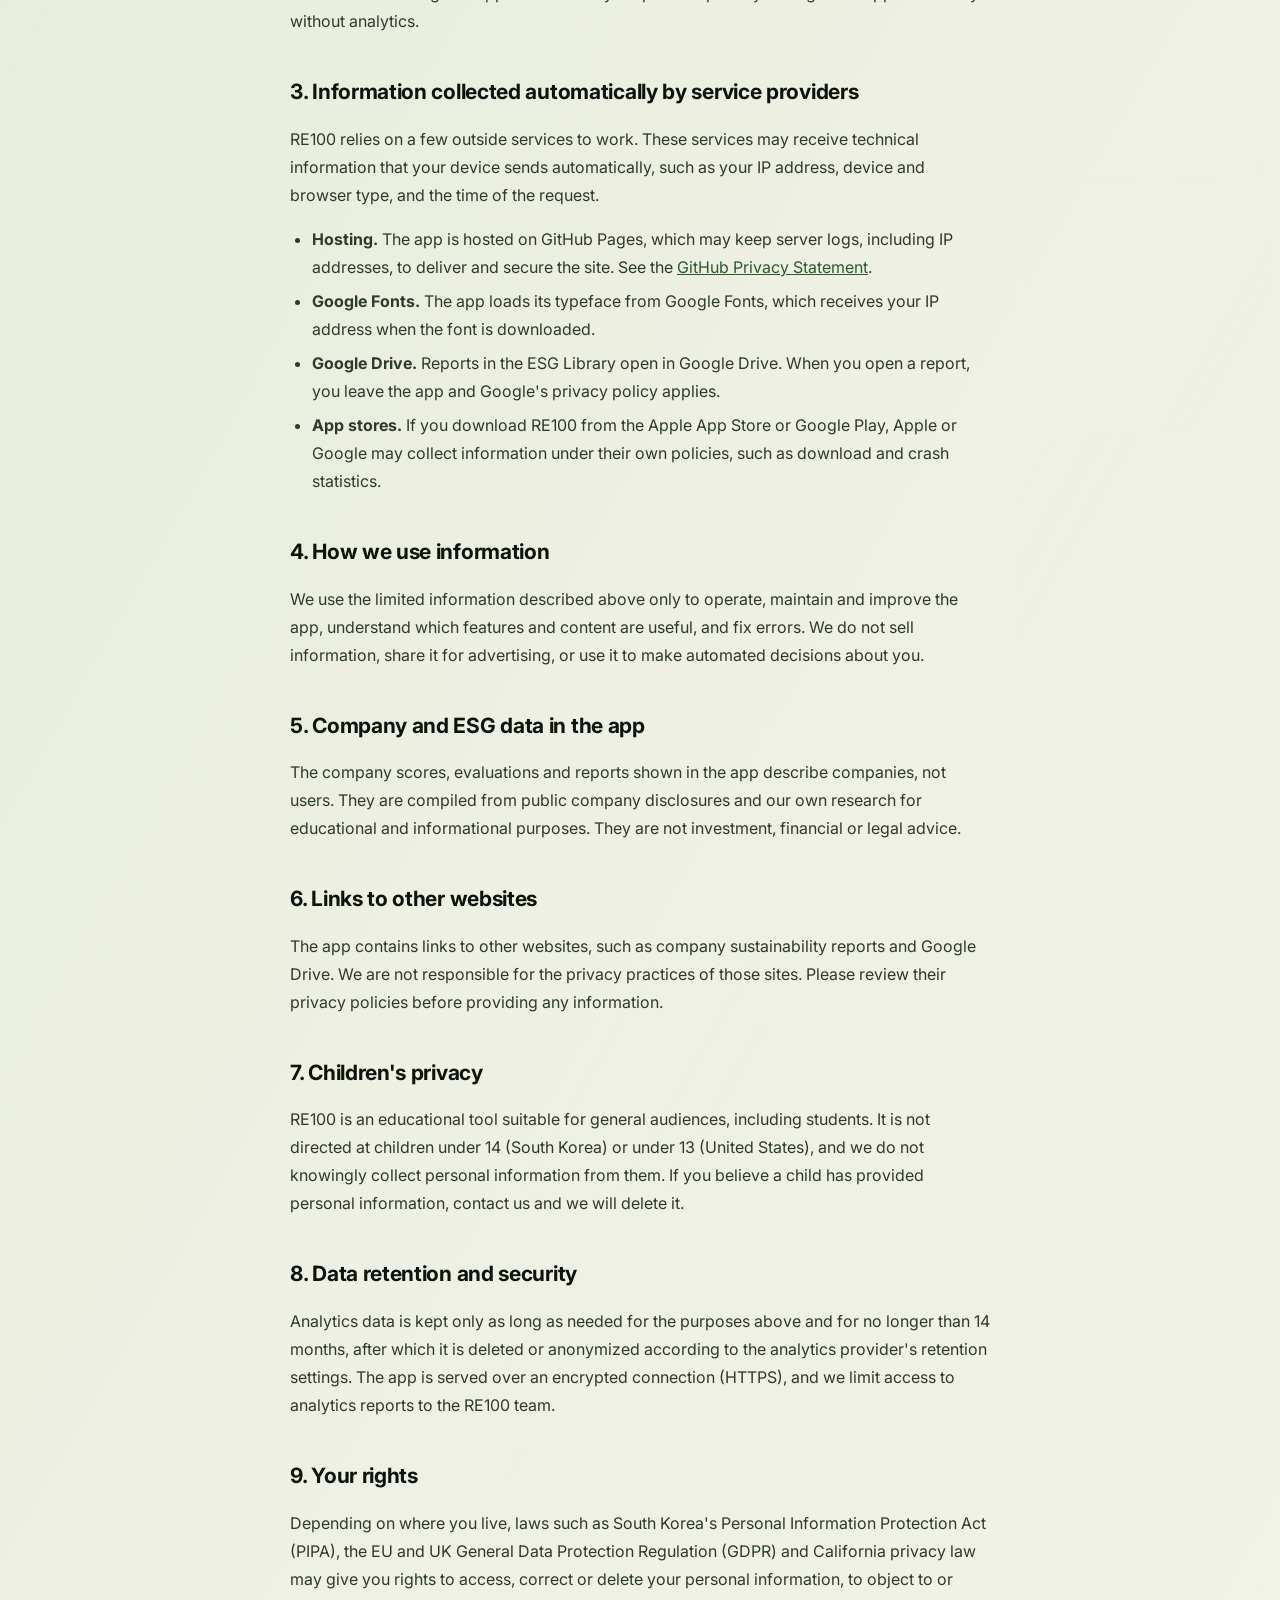
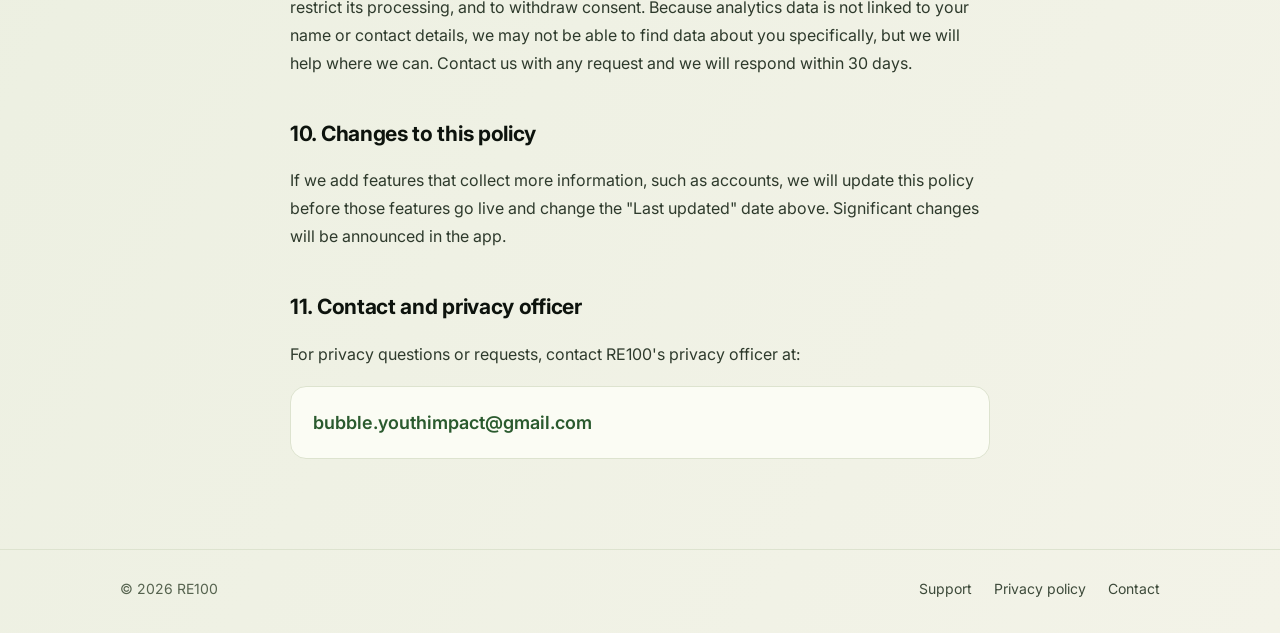
==== commit 150f4557: "Add files via upload" ====
--- a/privacy/index.html
+++ b/privacy/index.html
@@ -38,8 +38,9 @@
   <p><strong>In short: RE100 does not require an account and does not ask for your name, email address or other personal details. We may collect limited usage data through analytics to understand how the app is used and to improve it. We never sell your information.</strong></p>
 
   <h2>1. Information you give us</h2>
-  <p>None. The app has no sign-up, sign-in or forms that collect personal information. It does not ask for your name, email address, phone number or payment details, and it does not access your contacts, camera, microphone, photos, files or precise location.</p>
-  <p>Searches and filters you use in the app are processed on your device to show results and are not sent to us.</p>
+  <p>The app has no sign-up or sign-in. It does not ask for your name, email address, phone number or payment details, and it does not access your contacts, camera, microphone, photos, files or precise location.</p>
+  <p>Searches and filters you use in the app are processed on your device to show results and are not sent to us. Companies you save, notes you write, reports you save for offline reading, your recently viewed list and your settings are stored only on your device. They are never sent to us, and you can delete them at any time in Settings or by uninstalling the app.</p>
+  <p><strong>Contact form.</strong> If you send us a message through the Contact us page, we receive the topic and message you write and, only if you choose to provide them, your name and email address. We use this only to read and reply to your message and to fix or improve the app's data. Messages are delivered to our email inbox by FormSubmit (formsubmit.co), which processes them under its own privacy policy. We keep messages only as long as needed to handle them, and you can ask us to delete yours at any time.</p>
 
   <h2>2. Analytics</h2>
   <p>We may use analytics services, such as Google Analytics for Firebase or Google Analytics, to understand how people use the app. Analytics may collect:</p>
--- a/assets/site.css
+++ b/assets/site.css
@@ -50,6 +50,8 @@
 .hero-actions{display:flex;flex-wrap:wrap;align-items:center;gap:14px}
 .btn{display:inline-flex;align-items:center;gap:8px;background:var(--green);color:#fff;text-decoration:none;border-radius:30px;padding:12px 22px;font-size:15px;font-weight:600}
 .btn:hover{background:var(--green-dark)}
+.play-badge{display:inline-block;line-height:0;margin:-11px -6px -11px -11px}
+.play-badge img{width:186px;height:72px;display:block}
 .phones{position:relative;height:540px}
 .phone{position:absolute;width:250px;border-radius:34px;overflow:hidden;border:7px solid #10170f;background:#10170f;box-shadow:0 30px 60px -20px rgba(28,48,24,.35)}
 .phone img{width:100%;height:auto}
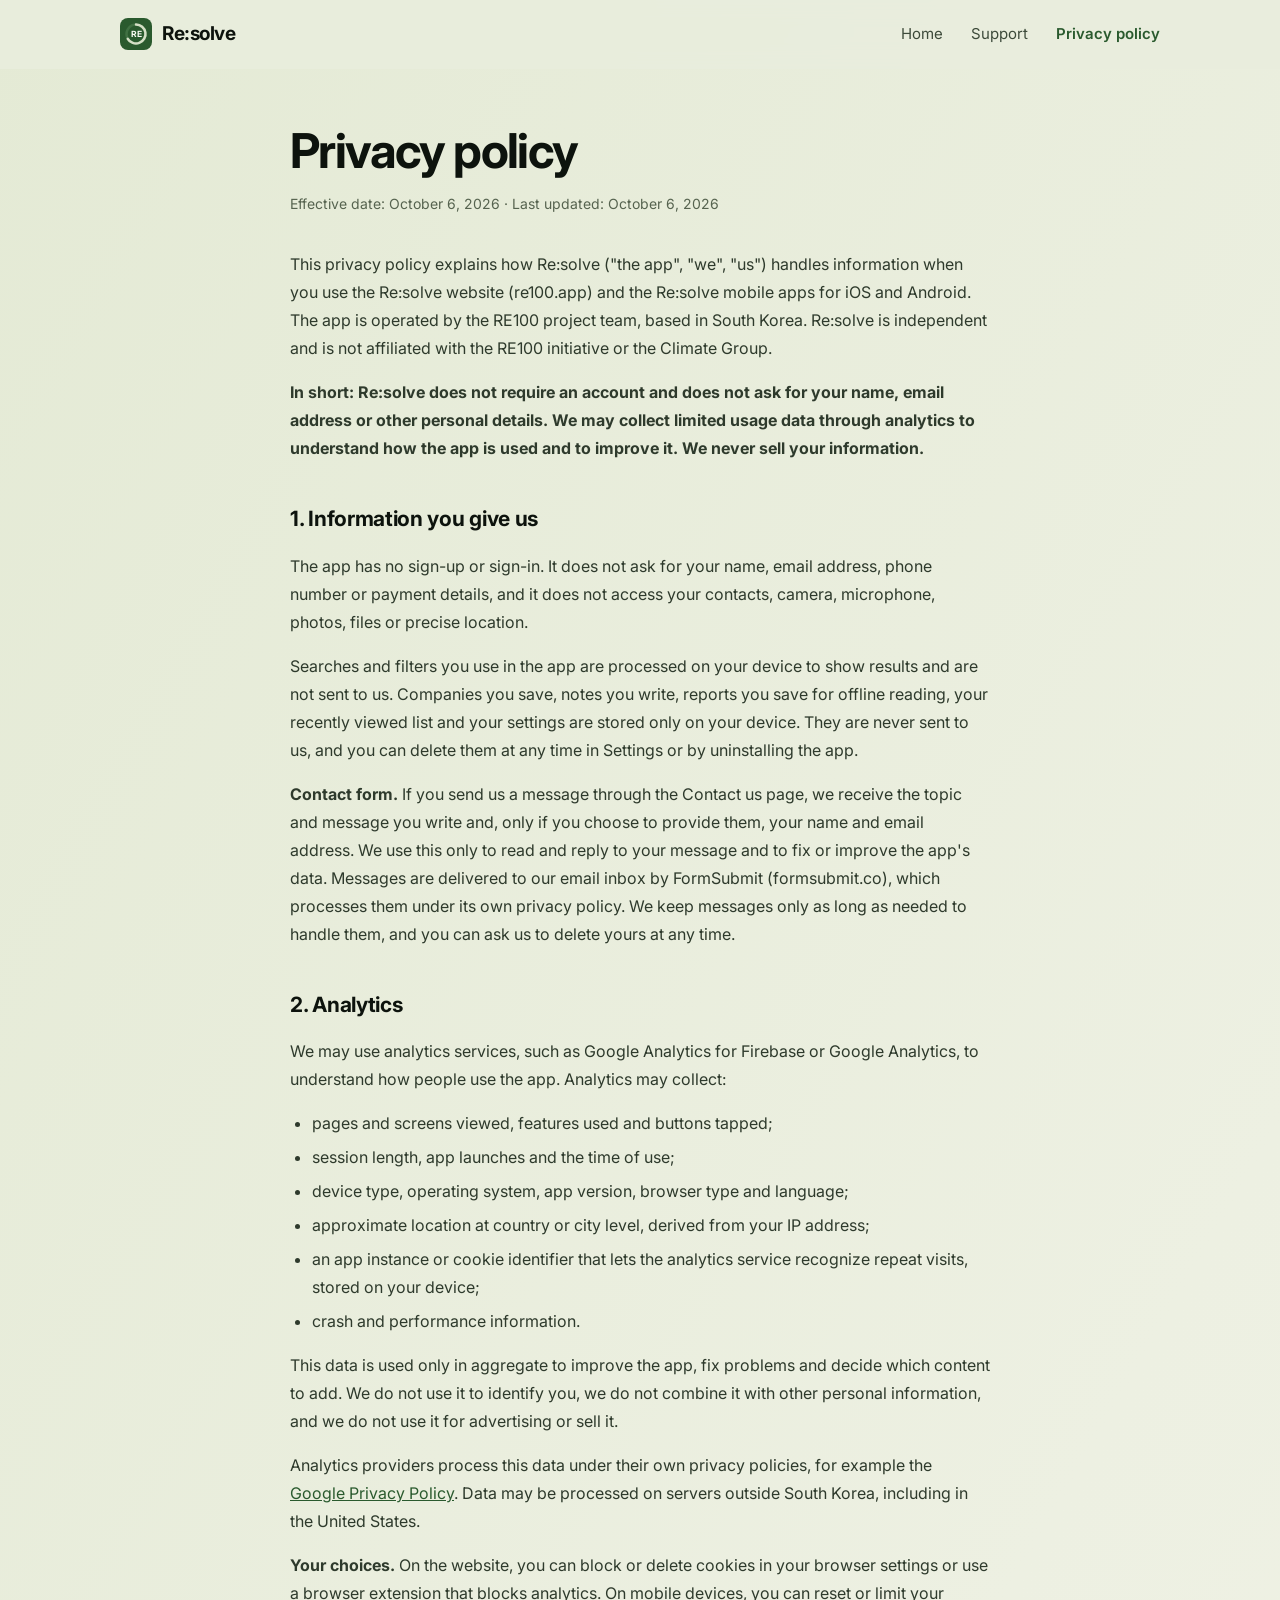
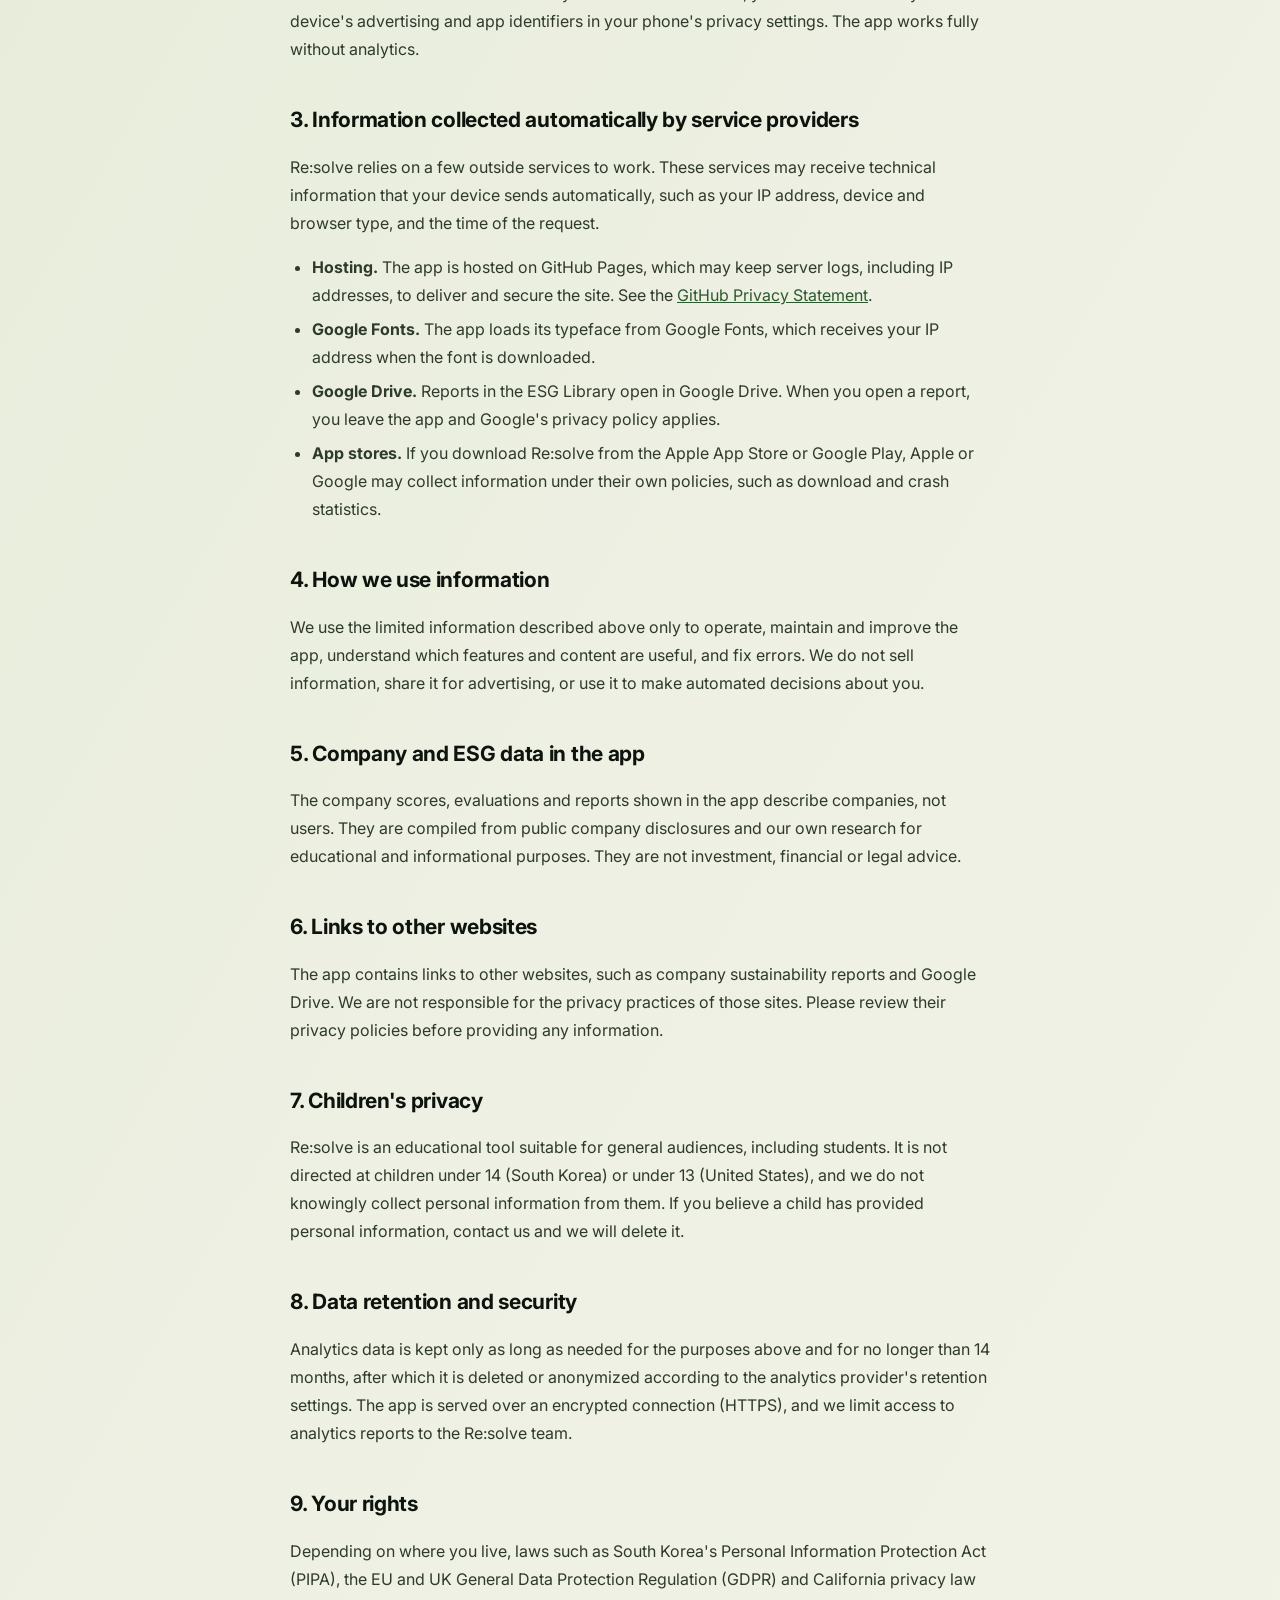
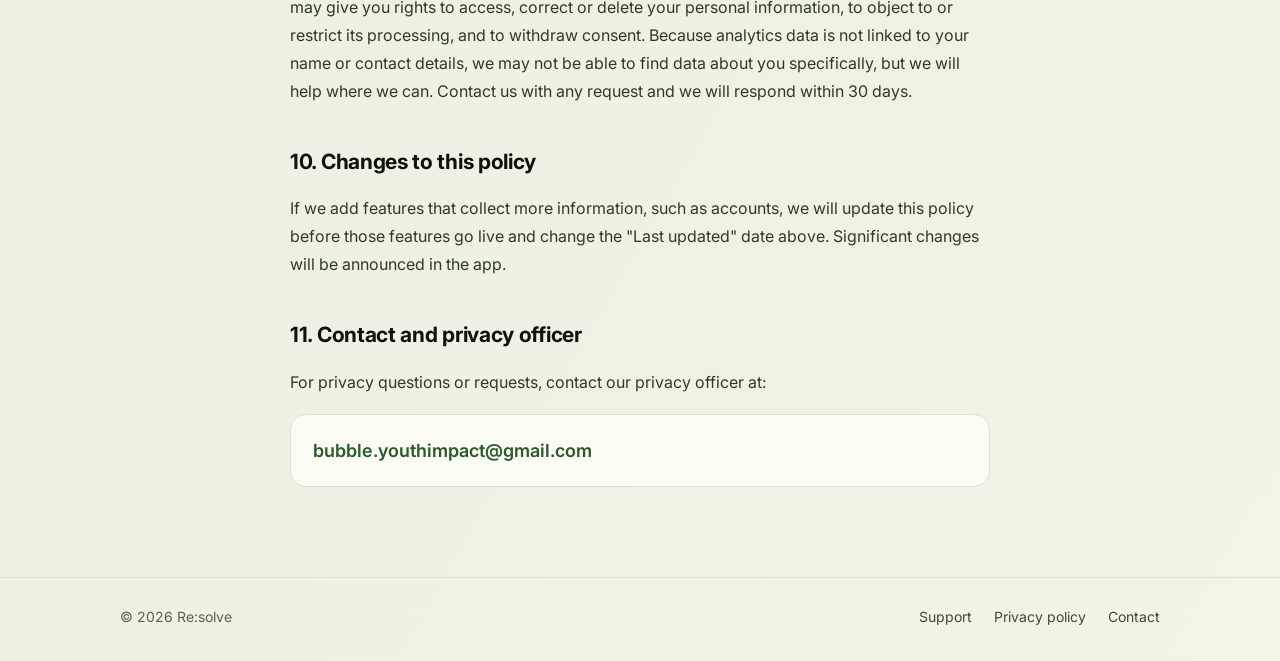
==== commit 1b7203d7: "Add files via upload" ====
--- a/privacy/index.html
+++ b/privacy/index.html
@@ -3,8 +3,8 @@
 <head>
 <meta charset="utf-8">
 <meta name="viewport" content="width=device-width, initial-scale=1, viewport-fit=cover">
-<title>Privacy policy — RE100</title>
-<meta name="description" content="Privacy policy for the RE100 app and website.">
+<title>Privacy policy — Re:solve</title>
+<meta name="description" content="Privacy policy for the Re:solve app and website.">
 <meta name="theme-color" content="#e9eddd">
 <link rel="icon" type="image/png" sizes="32x32" href="/icons/favicon-32.png">
 <link rel="apple-touch-icon" href="/icons/apple-touch-icon.png">
@@ -16,14 +16,14 @@
 <body>
 <header class="site-header">
   <div class="wrap bar">
-    <a class="logo" href="/" aria-label="RE100 home"><svg viewBox="0 0 64 64" aria-hidden="true"><rect width="64" height="64" rx="16" fill="#2a5a2e"/><circle cx="32" cy="32" r="19" fill="none" stroke="#407042" stroke-width="5"/><path d="M32 13a19 19 0 1 1-16.45 28.5" fill="none" stroke="#d4dfc6" stroke-width="5" stroke-linecap="round"/><text x="32" y="38.5" text-anchor="middle" font-family="Inter,Arial,sans-serif" font-weight="700" font-size="17" fill="#fbfcf4">RE</text></svg>RE100</a>
+    <a class="logo" href="/" aria-label="Re:solve home"><svg viewBox="0 0 64 64" aria-hidden="true"><rect width="64" height="64" rx="16" fill="#2a5a2e"/><circle cx="32" cy="32" r="19" fill="none" stroke="#407042" stroke-width="5"/><path d="M32 13a19 19 0 1 1-16.45 28.5" fill="none" stroke="#d4dfc6" stroke-width="5" stroke-linecap="round"/><text x="32" y="38.5" text-anchor="middle" font-family="Inter,Arial,sans-serif" font-weight="700" font-size="17" fill="#fbfcf4">RE</text></svg>Re:solve</a>
     <nav class="nav" aria-label="Main"><a href="/">Home</a><a href="/support/">Support</a><a href="/privacy/" aria-current="page">Privacy policy</a></nav>
     <button type="button" class="menu-btn" id="menu-open" aria-label="Open menu" aria-controls="mobile-menu" aria-expanded="false"><svg viewBox="0 0 20 20" fill="none" stroke="currentColor" stroke-width="1.8" stroke-linecap="round" aria-hidden="true"><path d="M3 6h14M3 10h14M3 14h14"/></svg></button>
   </div>
 </header>
 <div class="mobile-menu" id="mobile-menu" role="dialog" aria-modal="true" aria-label="Menu" hidden>
   <div class="bar">
-    <a class="logo" href="/" aria-label="RE100 home"><svg viewBox="0 0 64 64" aria-hidden="true"><rect width="64" height="64" rx="16" fill="#2a5a2e"/><circle cx="32" cy="32" r="19" fill="none" stroke="#407042" stroke-width="5"/><path d="M32 13a19 19 0 1 1-16.45 28.5" fill="none" stroke="#d4dfc6" stroke-width="5" stroke-linecap="round"/><text x="32" y="38.5" text-anchor="middle" font-family="Inter,Arial,sans-serif" font-weight="700" font-size="17" fill="#fbfcf4">RE</text></svg>RE100</a>
+    <a class="logo" href="/" aria-label="Re:solve home"><svg viewBox="0 0 64 64" aria-hidden="true"><rect width="64" height="64" rx="16" fill="#2a5a2e"/><circle cx="32" cy="32" r="19" fill="none" stroke="#407042" stroke-width="5"/><path d="M32 13a19 19 0 1 1-16.45 28.5" fill="none" stroke="#d4dfc6" stroke-width="5" stroke-linecap="round"/><text x="32" y="38.5" text-anchor="middle" font-family="Inter,Arial,sans-serif" font-weight="700" font-size="17" fill="#fbfcf4">RE</text></svg>Re:solve</a>
     <button type="button" class="close-btn" id="menu-close" aria-label="Close menu"><svg viewBox="0 0 20 20" fill="none" stroke="currentColor" stroke-width="1.8" stroke-linecap="round" aria-hidden="true"><path d="M5 5l10 10M15 5L5 15"/></svg></button>
   </div>
   <ul class="mobile-links"><li><a href="/">Home<svg viewBox="0 0 20 20" fill="none" stroke="currentColor" stroke-width="1.8" stroke-linecap="round" stroke-linejoin="round" aria-hidden="true"><path d="M4 10h12M11 5l5 5-5 5"/></svg></a></li><li><a href="/support/">Support<svg viewBox="0 0 20 20" fill="none" stroke="currentColor" stroke-width="1.8" stroke-linecap="round" stroke-linejoin="round" aria-hidden="true"><path d="M4 10h12M11 5l5 5-5 5"/></svg></a></li><li><a href="/privacy/" aria-current="page">Privacy policy<svg viewBox="0 0 20 20" fill="none" stroke="currentColor" stroke-width="1.8" stroke-linecap="round" stroke-linejoin="round" aria-hidden="true"><path d="M4 10h12M11 5l5 5-5 5"/></svg></a></li></ul>
@@ -34,8 +34,8 @@
   <h1>Privacy policy</h1>
   <p class="date">Effective date: October 6, 2026 · Last updated: October 6, 2026</p>
 
-  <p>This privacy policy explains how RE100 ("the app", "we", "us") handles information when you use the RE100 website and the RE100 mobile apps for iOS and Android. The app is operated by RE100, based in South Korea.</p>
-  <p><strong>In short: RE100 does not require an account and does not ask for your name, email address or other personal details. We may collect limited usage data through analytics to understand how the app is used and to improve it. We never sell your information.</strong></p>
+  <p>This privacy policy explains how Re:solve ("the app", "we", "us") handles information when you use the Re:solve website (re100.app) and the Re:solve mobile apps for iOS and Android. The app is operated by the RE100 project team, based in South Korea. Re:solve is independent and is not affiliated with the RE100 initiative or the Climate Group.</p>
+  <p><strong>In short: Re:solve does not require an account and does not ask for your name, email address or other personal details. We may collect limited usage data through analytics to understand how the app is used and to improve it. We never sell your information.</strong></p>
 
   <h2>1. Information you give us</h2>
   <p>The app has no sign-up or sign-in. It does not ask for your name, email address, phone number or payment details, and it does not access your contacts, camera, microphone, photos, files or precise location.</p>
@@ -57,12 +57,12 @@
   <p><strong>Your choices.</strong> On the website, you can block or delete cookies in your browser settings or use a browser extension that blocks analytics. On mobile devices, you can reset or limit your device's advertising and app identifiers in your phone's privacy settings. The app works fully without analytics.</p>
 
   <h2>3. Information collected automatically by service providers</h2>
-  <p>RE100 relies on a few outside services to work. These services may receive technical information that your device sends automatically, such as your IP address, device and browser type, and the time of the request.</p>
+  <p>Re:solve relies on a few outside services to work. These services may receive technical information that your device sends automatically, such as your IP address, device and browser type, and the time of the request.</p>
   <ul>
    <li><strong>Hosting.</strong> The app is hosted on GitHub Pages, which may keep server logs, including IP addresses, to deliver and secure the site. See the <a href="https://docs.github.com/en/site-policy/privacy-policies/github-general-privacy-statement" target="_blank" rel="noopener noreferrer">GitHub Privacy Statement</a>.</li>
    <li><strong>Google Fonts.</strong> The app loads its typeface from Google Fonts, which receives your IP address when the font is downloaded.</li>
    <li><strong>Google Drive.</strong> Reports in the ESG Library open in Google Drive. When you open a report, you leave the app and Google's privacy policy applies.</li>
-   <li><strong>App stores.</strong> If you download RE100 from the Apple App Store or Google Play, Apple or Google may collect information under their own policies, such as download and crash statistics.</li>
+   <li><strong>App stores.</strong> If you download Re:solve from the Apple App Store or Google Play, Apple or Google may collect information under their own policies, such as download and crash statistics.</li>
   </ul>
 
   <h2>4. How we use information</h2>
@@ -75,10 +75,10 @@
   <p>The app contains links to other websites, such as company sustainability reports and Google Drive. We are not responsible for the privacy practices of those sites. Please review their privacy policies before providing any information.</p>
 
   <h2>7. Children's privacy</h2>
-  <p>RE100 is an educational tool suitable for general audiences, including students. It is not directed at children under 14 (South Korea) or under 13 (United States), and we do not knowingly collect personal information from them. If you believe a child has provided personal information, contact us and we will delete it.</p>
+  <p>Re:solve is an educational tool suitable for general audiences, including students. It is not directed at children under 14 (South Korea) or under 13 (United States), and we do not knowingly collect personal information from them. If you believe a child has provided personal information, contact us and we will delete it.</p>
 
   <h2>8. Data retention and security</h2>
-  <p>Analytics data is kept only as long as needed for the purposes above and for no longer than 14 months, after which it is deleted or anonymized according to the analytics provider's retention settings. The app is served over an encrypted connection (HTTPS), and we limit access to analytics reports to the RE100 team.</p>
+  <p>Analytics data is kept only as long as needed for the purposes above and for no longer than 14 months, after which it is deleted or anonymized according to the analytics provider's retention settings. The app is served over an encrypted connection (HTTPS), and we limit access to analytics reports to the Re:solve team.</p>
 
   <h2>9. Your rights</h2>
   <p>Depending on where you live, laws such as South Korea's Personal Information Protection Act (PIPA), the EU and UK General Data Protection Regulation (GDPR) and California privacy law may give you rights to access, correct or delete your personal information, to object to or restrict its processing, and to withdraw consent. Because analytics data is not linked to your name or contact details, we may not be able to find data about you specifically, but we will help where we can. Contact us with any request and we will respond within 30 days.</p>
@@ -87,13 +87,13 @@
   <p>If we add features that collect more information, such as accounts, we will update this policy before those features go live and change the "Last updated" date above. Significant changes will be announced in the app.</p>
 
   <h2>11. Contact and privacy officer</h2>
-  <p>For privacy questions or requests, contact RE100's privacy officer at:</p>
+  <p>For privacy questions or requests, contact our privacy officer at:</p>
   <p class="contact-card"><a href="mailto:bubble.youthimpact@gmail.com">bubble.youthimpact@gmail.com</a></p>
  </section>
 </main>
 <footer class="site-footer">
   <div class="wrap">
-    <span>© 2026 RE100</span>
+    <span>© 2026 Re:solve</span>
     <nav aria-label="Footer"><a href="/support/">Support</a><a href="/privacy/">Privacy policy</a><a href="mailto:bubble.youthimpact@gmail.com">Contact</a></nav>
   </div>
 </footer>
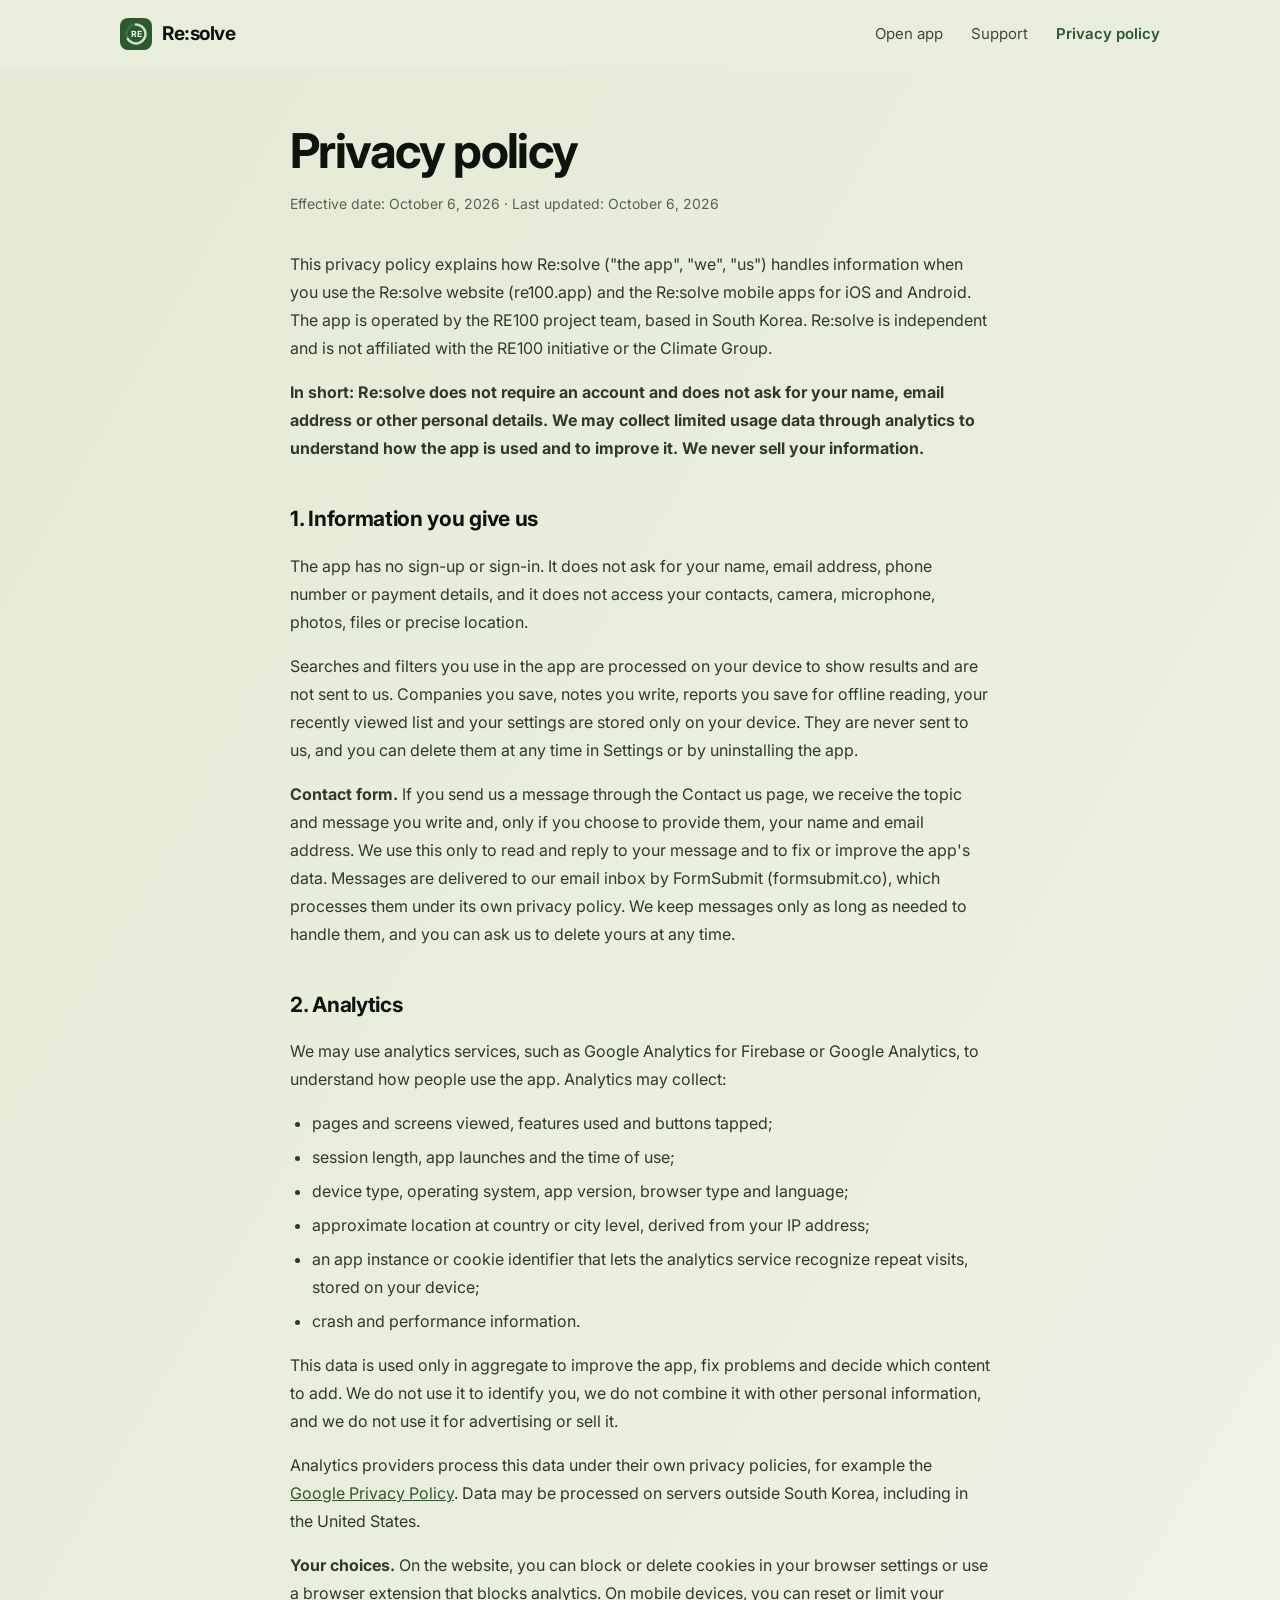
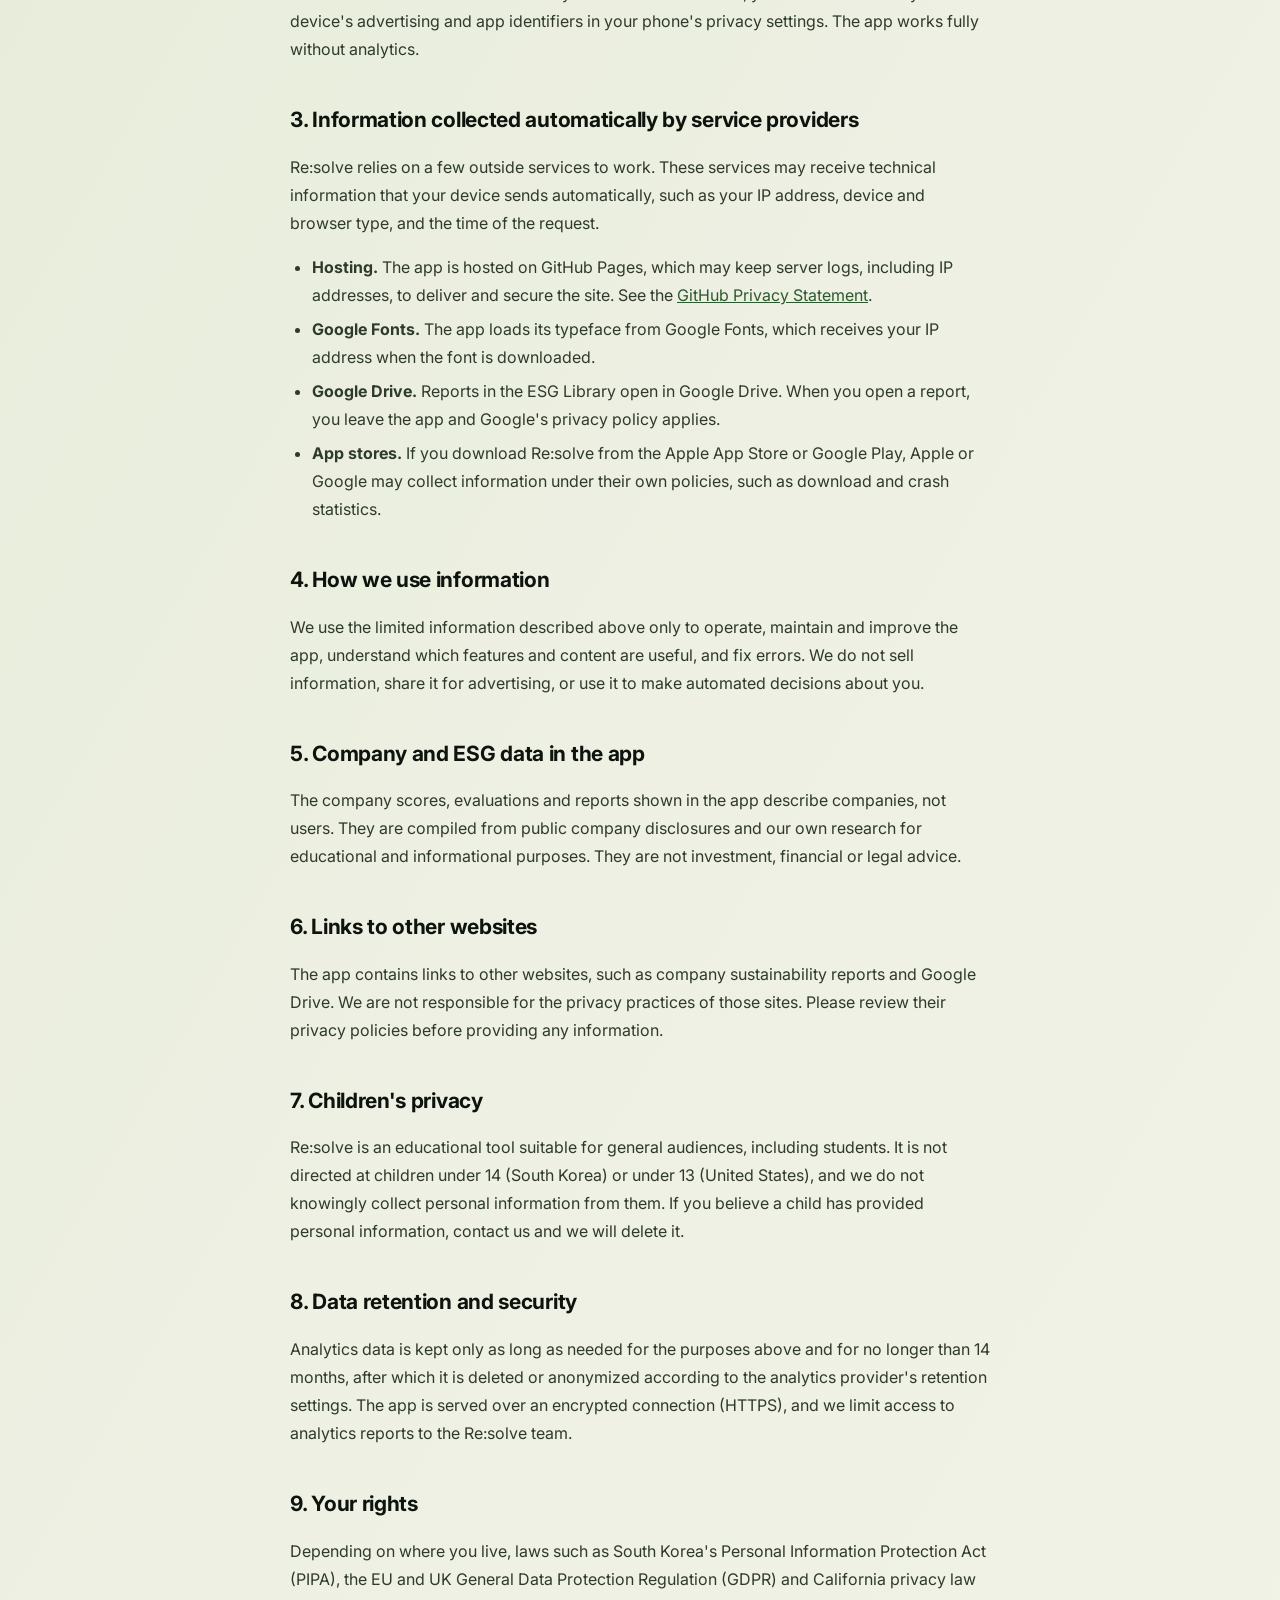
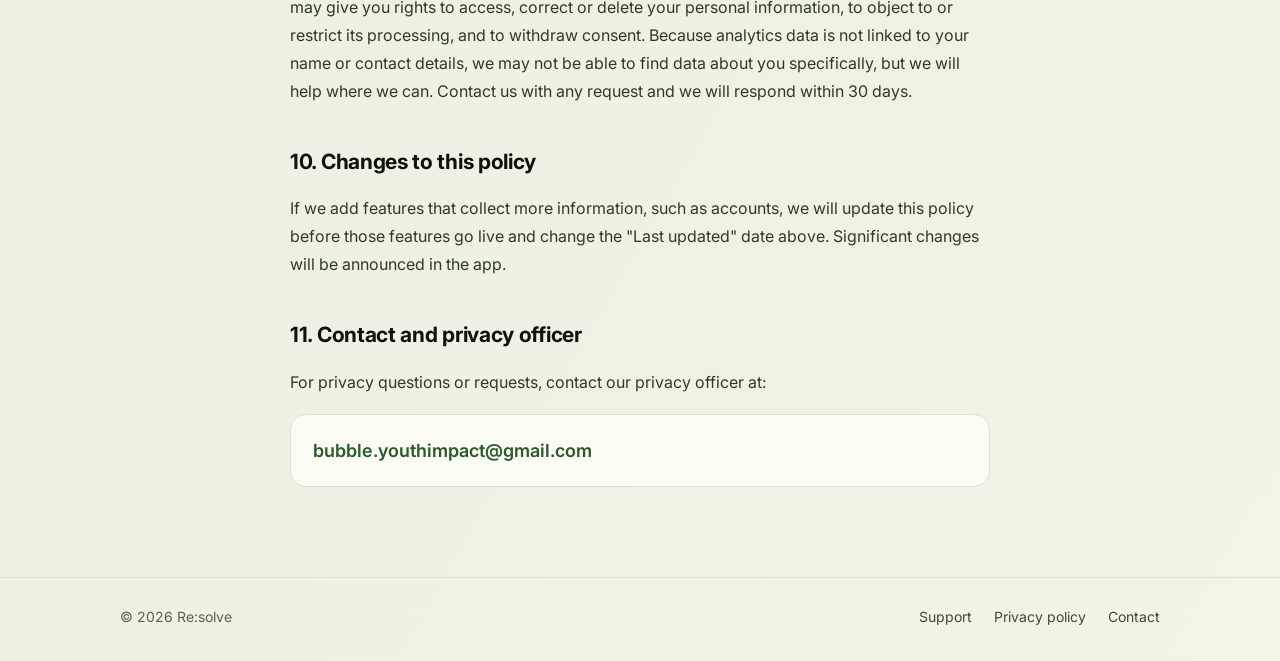
==== commit d71b8be3: "Add files via upload" ====
--- a/privacy/index.html
+++ b/privacy/index.html
@@ -17,7 +17,7 @@
 <header class="site-header">
   <div class="wrap bar">
     <a class="logo" href="/" aria-label="Re:solve home"><svg viewBox="0 0 64 64" aria-hidden="true"><rect width="64" height="64" rx="16" fill="#2a5a2e"/><circle cx="32" cy="32" r="19" fill="none" stroke="#407042" stroke-width="5"/><path d="M32 13a19 19 0 1 1-16.45 28.5" fill="none" stroke="#d4dfc6" stroke-width="5" stroke-linecap="round"/><text x="32" y="38.5" text-anchor="middle" font-family="Inter,Arial,sans-serif" font-weight="700" font-size="17" fill="#fbfcf4">RE</text></svg>Re:solve</a>
-    <nav class="nav" aria-label="Main"><a href="/">Home</a><a href="/support/">Support</a><a href="/privacy/" aria-current="page">Privacy policy</a></nav>
+    <nav class="nav" aria-label="Main"><a href="/">Open app</a><a href="/support/">Support</a><a href="/privacy/" aria-current="page">Privacy policy</a></nav>
     <button type="button" class="menu-btn" id="menu-open" aria-label="Open menu" aria-controls="mobile-menu" aria-expanded="false"><svg viewBox="0 0 20 20" fill="none" stroke="currentColor" stroke-width="1.8" stroke-linecap="round" aria-hidden="true"><path d="M3 6h14M3 10h14M3 14h14"/></svg></button>
   </div>
 </header>
@@ -26,7 +26,7 @@
     <a class="logo" href="/" aria-label="Re:solve home"><svg viewBox="0 0 64 64" aria-hidden="true"><rect width="64" height="64" rx="16" fill="#2a5a2e"/><circle cx="32" cy="32" r="19" fill="none" stroke="#407042" stroke-width="5"/><path d="M32 13a19 19 0 1 1-16.45 28.5" fill="none" stroke="#d4dfc6" stroke-width="5" stroke-linecap="round"/><text x="32" y="38.5" text-anchor="middle" font-family="Inter,Arial,sans-serif" font-weight="700" font-size="17" fill="#fbfcf4">RE</text></svg>Re:solve</a>
     <button type="button" class="close-btn" id="menu-close" aria-label="Close menu"><svg viewBox="0 0 20 20" fill="none" stroke="currentColor" stroke-width="1.8" stroke-linecap="round" aria-hidden="true"><path d="M5 5l10 10M15 5L5 15"/></svg></button>
   </div>
-  <ul class="mobile-links"><li><a href="/">Home<svg viewBox="0 0 20 20" fill="none" stroke="currentColor" stroke-width="1.8" stroke-linecap="round" stroke-linejoin="round" aria-hidden="true"><path d="M4 10h12M11 5l5 5-5 5"/></svg></a></li><li><a href="/support/">Support<svg viewBox="0 0 20 20" fill="none" stroke="currentColor" stroke-width="1.8" stroke-linecap="round" stroke-linejoin="round" aria-hidden="true"><path d="M4 10h12M11 5l5 5-5 5"/></svg></a></li><li><a href="/privacy/" aria-current="page">Privacy policy<svg viewBox="0 0 20 20" fill="none" stroke="currentColor" stroke-width="1.8" stroke-linecap="round" stroke-linejoin="round" aria-hidden="true"><path d="M4 10h12M11 5l5 5-5 5"/></svg></a></li></ul>
+  <ul class="mobile-links"><li><a href="/">Open app<svg viewBox="0 0 20 20" fill="none" stroke="currentColor" stroke-width="1.8" stroke-linecap="round" stroke-linejoin="round" aria-hidden="true"><path d="M4 10h12M11 5l5 5-5 5"/></svg></a></li><li><a href="/support/">Support<svg viewBox="0 0 20 20" fill="none" stroke="currentColor" stroke-width="1.8" stroke-linecap="round" stroke-linejoin="round" aria-hidden="true"><path d="M4 10h12M11 5l5 5-5 5"/></svg></a></li><li><a href="/privacy/" aria-current="page">Privacy policy<svg viewBox="0 0 20 20" fill="none" stroke="currentColor" stroke-width="1.8" stroke-linecap="round" stroke-linejoin="round" aria-hidden="true"><path d="M4 10h12M11 5l5 5-5 5"/></svg></a></li></ul>
 </div>
 <main>
 
